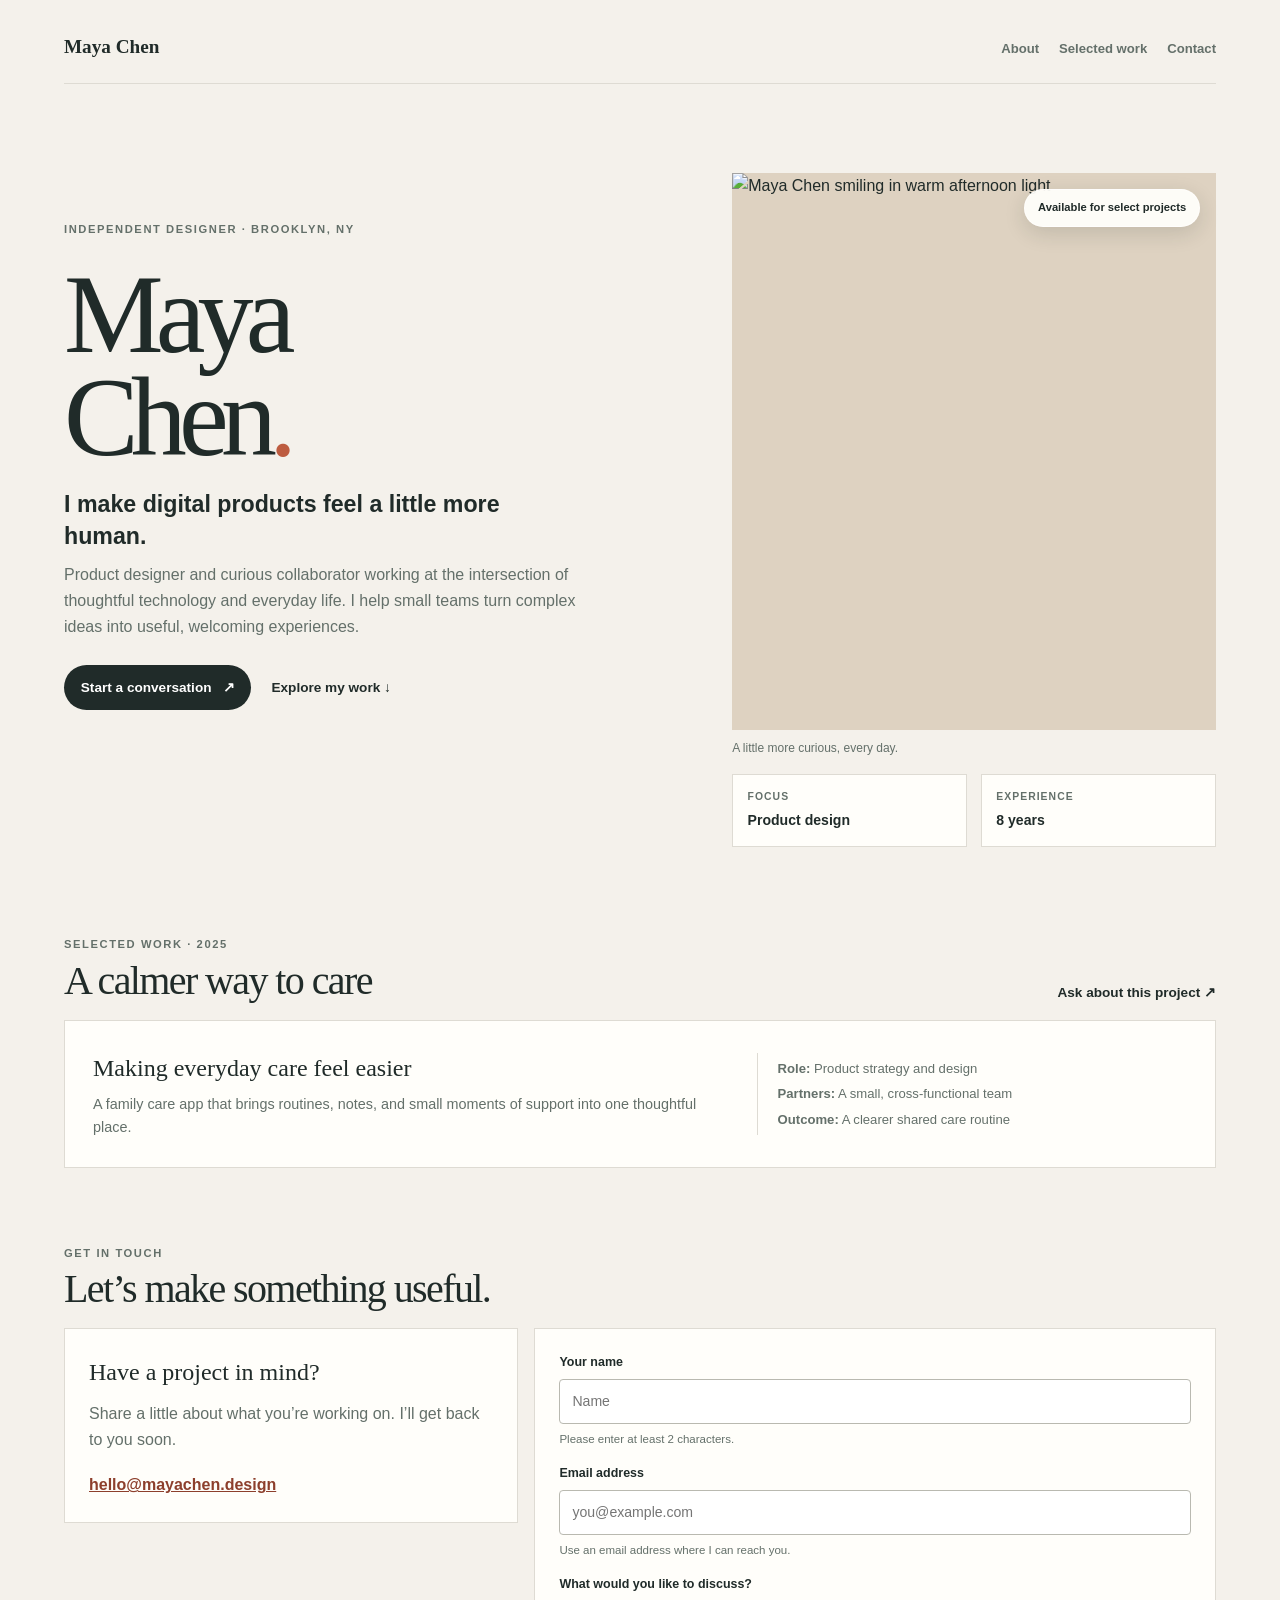
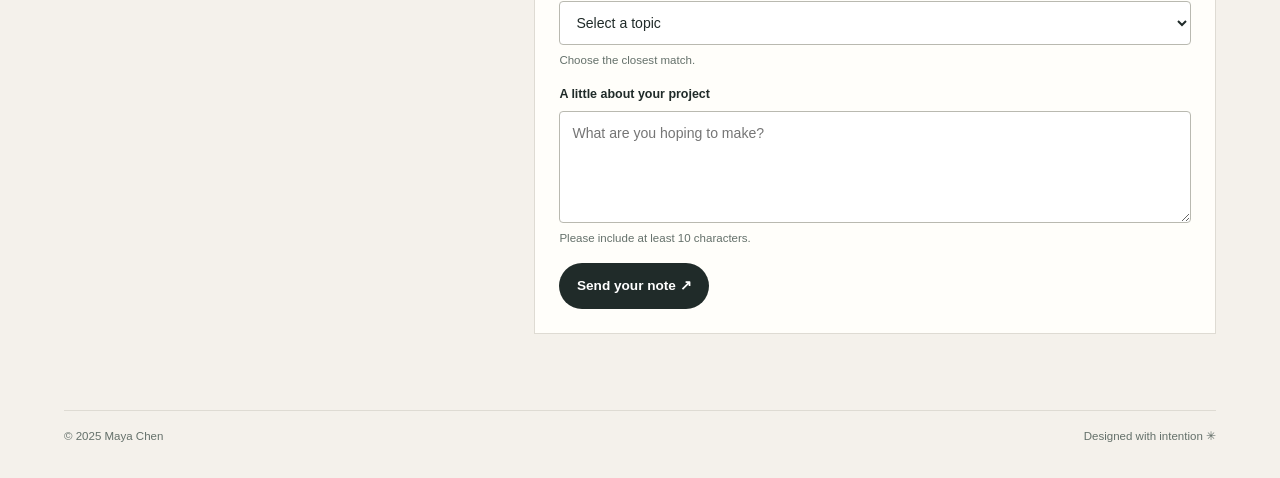
==== profile.html @ 0b033dfa "Replace profile demo with semantic validated profile" ====
<!doctype html>
<html lang="en">
  <head>
    <meta charset="utf-8">
    <meta name="viewport" content="width=device-width, initial-scale=1">
    <meta name="description" content="Meet Maya Chen, an independent product designer creating thoughtful digital experiences for people and teams.">
    <meta name="theme-color" content="#f4f1eb">
    <title>Maya Chen | Independent Product Designer</title>
    <style>
      :root {
        color-scheme: light;
        --ink: #202b29;
        --muted: #64706a;
        --paper: #f4f1eb;
        --card: #fffefa;
        --accent: #bd5c40;
        --accent-dark: #8d3f2c;
        --line: #dedbd3;
        --space: clamp(1.25rem, 5vw, 5rem);
        --body-font: "DM Sans", "Avenir Next", sans-serif;
        --display-font: "Playfair Display", Georgia, serif;
      }

      *,
      *::before,
      *::after { box-sizing: border-box; }

      html { scroll-behavior: smooth; }

      body {
        min-height: 100vh;
        margin: 0;
        padding: 1.5rem var(--space);
        background: var(--paper);
        color: var(--ink);
        font-family: var(--body-font);
        line-height: 1.6;
        -webkit-font-smoothing: antialiased;
      }

      .site-header,
      .site-main,
      .site-footer {
        width: min(100%, 76rem);
        margin-inline: auto;
      }

      .site-header {
        display: flex;
        align-items: center;
        justify-content: space-between;
        gap: 1rem;
        padding-block: .5rem 1.25rem;
        border-bottom: 1px solid var(--line);
      }

      .site-brand {
        color: var(--ink);
        font-family: var(--display-font);
        font-size: 1.2rem;
        font-weight: 600;
        text-decoration: none;
      }

      .site-nav__list {
        display: flex;
        flex-wrap: wrap;
        gap: .5rem 1.25rem;
        margin: 0;
        padding: 0;
        list-style: none;
      }

      .site-nav__link,
      .social-link {
        color: var(--muted);
        font-size: .82rem;
        font-weight: 600;
        text-decoration: none;
      }

      .site-nav__link:hover,
      .social-link:hover,
      .text-link:hover { color: var(--accent-dark); }

      .profile-layout {
        display: grid;
        grid-template-columns: minmax(0, 1.1fr) minmax(18rem, .9fr);
        align-items: start;
        gap: clamp(2rem, 6vw, 5.5rem);
        padding-block: clamp(2.5rem, 7vw, 6rem);
      }

      .profile-intro { padding-top: clamp(.5rem, 4vw, 3rem); }

      .eyebrow,
      .section-kicker {
        margin: 0;
        color: var(--muted);
        font-size: .7rem;
        font-weight: 700;
        letter-spacing: .14em;
        text-transform: uppercase;
      }

      .profile-title {
        margin: 1.5rem 0 1rem;
        font-family: var(--display-font);
        font-size: clamp(3.75rem, 9vw, 7rem);
        font-weight: 500;
        letter-spacing: -.07em;
        line-height: .92;
      }

      .profile-title__period { color: var(--accent); }

      .profile-role {
        max-width: 28rem;
        margin: 1.25rem 0 .65rem;
        font-size: clamp(1.1rem, 2vw, 1.45rem);
        font-weight: 600;
        line-height: 1.35;
      }

      .profile-bio {
        max-width: 32rem;
        margin: 0;
        color: var(--muted);
      }

      .profile-actions {
        display: flex;
        flex-wrap: wrap;
        align-items: center;
        gap: .75rem 1.25rem;
        margin-top: 1.6rem;
      }

      .button {
        display: inline-flex;
        align-items: center;
        gap: .7rem;
        min-height: 2.85rem;
        padding: .65rem 1.05rem;
        border-radius: 99px;
        font-size: .85rem;
        font-weight: 700;
        text-decoration: none;
      }

      .button--primary { background: var(--ink); color: white; }
      .button--primary:hover { background: var(--accent-dark); }
      .text-link { color: var(--ink); font-size: .85rem; font-weight: 700; text-decoration: none; }

      .portrait-card { position: relative; margin: 0; }

      .portrait-card__image {
        display: block;
        width: 100%;
        max-width: 100%;
        height: auto;
        aspect-ratio: 4 / 4.6;
        object-fit: cover;
        object-position: center 35%;
        background: #ded2c1;
      }

      .portrait-card__caption { margin-top: .55rem; color: var(--muted); font-size: .75rem; }

      .availability {
        position: absolute;
        z-index: 1;
        top: 1rem;
        right: 1rem;
        padding: .55rem .8rem;
        border: 1px solid rgb(255 255 255 / 65%);
        border-radius: 99px;
        background: rgb(255 254 250 / 94%);
        color: var(--ink);
        font-size: .7rem;
        font-weight: 700;
        box-shadow: 0 .4rem 1.3rem rgb(24 35 31 / 14%);
        transform: translateZ(0);
      }

      .profile-details {
        display: grid;
        grid-template-columns: repeat(2, minmax(0, 1fr));
        gap: .85rem;
        margin: 1rem 0 0;
      }

      .detail-card,
      .project-card,
      .contact-panel,
      .contact-form {
        border: 1px solid var(--line);
        background: var(--card);
      }

      .detail-card { padding: .9rem; }
      .detail-card__label { display: block; margin: 0; color: var(--muted); font-size: .65rem; font-weight: 700; letter-spacing: .1em; text-transform: uppercase; }
      .detail-card__value { display: block; margin: .2rem 0 0; font-size: .88rem; font-weight: 600; }

      .work-section,
      .contact-section { padding-bottom: clamp(2.5rem, 6vw, 5rem); }

      .section-heading {
        display: flex;
        align-items: end;
        justify-content: space-between;
        gap: 1rem;
        margin-bottom: 1rem;
      }

      .section-title {
        margin: .2rem 0 0;
        font-family: var(--display-font);
        font-size: clamp(1.7rem, 4vw, 2.5rem);
        font-weight: 500;
        letter-spacing: -.04em;
        line-height: 1.15;
      }

      .project-card { display: grid; grid-template-columns: minmax(0, 1.2fr) minmax(12rem, .8fr); gap: 1.25rem; padding: clamp(1rem, 3vw, 1.75rem); }
      .project-card__title { margin: 0; font-family: var(--display-font); font-size: 1.5rem; font-weight: 500; }
      .project-card__description { margin: .4rem 0 0; color: var(--muted); font-size: .9rem; }
      .project-card__aside { align-self: center; padding-left: 1.2rem; border-left: 1px solid var(--line); color: var(--muted); font-size: .82rem; }
      .project-card__aside p { margin: .3rem 0; }

      .contact-grid { display: grid; grid-template-columns: minmax(0, .8fr) minmax(20rem, 1.2fr); gap: 1rem; align-items: start; }
      .contact-panel,
      .contact-form { padding: clamp(1rem, 3vw, 1.5rem); }
      .contact-panel__copy { margin: .6rem 0 1.25rem; color: var(--muted); }
      .contact-panel__email { color: var(--accent-dark); font-weight: 700; overflow-wrap: anywhere; }

      .contact-form { display: grid; gap: 1rem; }
      .form-field { display: grid; gap: .35rem; }
      .form-label { font-size: .78rem; font-weight: 700; }
      .form-hint { margin: 0; color: var(--muted); font-size: .72rem; }
      .form-control {
        width: 100%;
        min-height: 2.8rem;
        padding: .65rem .75rem;
        border: 1px solid #b9b9b0;
        border-radius: .25rem;
        background: white;
        color: var(--ink);
        font: inherit;
        font-size: .88rem;
      }

      .form-control--message { min-height: 7rem; resize: vertical; }
      .form-submit { justify-self: start; min-height: 2.85rem; padding: .65rem 1.1rem; border: 0; border-radius: 99px; background: var(--ink); color: white; font: inherit; font-size: .85rem; font-weight: 700; cursor: pointer; }
      .form-submit:hover { background: var(--accent-dark); }

      :where(a, button, input, textarea, select):focus-visible {
        outline: 3px solid var(--accent);
        outline-offset: 4px;
      }

      .site-footer {
        display: flex;
        justify-content: space-between;
        gap: 1rem;
        padding-block: 1rem .5rem;
        border-top: 1px solid var(--line);
        color: var(--muted);
        font-size: .72rem;
      }

      @media (max-width: 700px) {
        .profile-layout,
        .contact-grid { grid-template-columns: 1fr; }
        .profile-layout { gap: 2rem; padding-top: 2rem; }
        .profile-intro { padding-top: 0; }
        .profile-details { grid-template-columns: repeat(2, minmax(0, 1fr)); }
        .project-card { grid-template-columns: 1fr; }
        .project-card__aside { padding: .8rem 0 0; border-top: 1px solid var(--line); border-left: 0; }
      }

      @media (max-width: 420px) {
        .site-header { align-items: flex-start; flex-direction: column; }
        .site-nav__list { gap: .35rem 1rem; }
        .profile-details { grid-template-columns: 1fr; }
        .site-footer { flex-direction: column; }
      }
    </style>
  </head>
  <body>
    <header class="site-header">
      <a class="site-brand" href="#top" aria-label="Maya Chen home">Maya Chen</a>
      <nav class="site-nav">
        <ul class="site-nav__list">
          <li><a class="site-nav__link" href="#about">About</a></li>
          <li><a class="site-nav__link" href="#work">Selected work</a></li>
          <li><a class="site-nav__link" href="#contact">Contact</a></li>
        </ul>
      </nav>
    </header>

    <main class="site-main" id="top">
      <section class="profile-layout" id="about" aria-labelledby="profile-title">
        <article class="profile-intro">
          <p class="eyebrow">Independent designer · Brooklyn, NY</p>
          <h1 class="profile-title" id="profile-title">Maya<br>Chen<span class="profile-title__period">.</span></h1>
          <p class="profile-role">I make digital products feel a little more human.</p>
          <p class="profile-bio">Product designer and curious collaborator working at the intersection of thoughtful technology and everyday life. I help small teams turn complex ideas into useful, welcoming experiences.</p>
          <p class="profile-actions">
            <a class="button button--primary" href="#contact">Start a conversation <span aria-hidden="true">↗</span></a>
            <a class="text-link" href="#work">Explore my work <span aria-hidden="true">↓</span></a>
          </p>
        </article>

        <figure class="portrait-card">
          <img class="portrait-card__image" src="https://images.unsplash.com/photo-1534528741775-53994a69daeb?auto=format&amp;fit=crop&amp;w=1200&amp;q=85" alt="Maya Chen smiling in warm afternoon light" width="1200" height="1380">
          <figcaption class="portrait-card__caption">A little more curious, every day.</figcaption>
          <span class="availability">Available for select projects</span>
          <dl class="profile-details">
            <div class="detail-card"><dt class="detail-card__label">Focus</dt><dd class="detail-card__value">Product design</dd></div>
            <div class="detail-card"><dt class="detail-card__label">Experience</dt><dd class="detail-card__value">8 years</dd></div>
          </dl>
        </figure>
      </section>

      <section class="work-section" id="work" aria-labelledby="work-title">
        <header class="section-heading">
          <div><p class="section-kicker">Selected work · 2025</p><h2 class="section-title" id="work-title">A calmer way to care</h2></div>
          <a class="text-link" href="#contact">Ask about this project <span aria-hidden="true">↗</span></a>
        </header>
        <article class="project-card">
          <div>
            <h3 class="project-card__title">Making everyday care feel easier</h3>
            <p class="project-card__description">A family care app that brings routines, notes, and small moments of support into one thoughtful place.</p>
          </div>
          <aside class="project-card__aside" aria-label="Project details">
            <p><strong>Role:</strong> Product strategy and design</p>
            <p><strong>Partners:</strong> A small, cross-functional team</p>
            <p><strong>Outcome:</strong> A clearer shared care routine</p>
          </aside>
        </article>
      </section>

      <section class="contact-section" id="contact" aria-labelledby="contact-title">
        <header class="section-heading">
          <div><p class="section-kicker">Get in touch</p><h2 class="section-title" id="contact-title">Let’s make something useful.</h2></div>
        </header>
        <div class="contact-grid">
          <article class="contact-panel">
            <h3 class="project-card__title">Have a project in mind?</h3>
            <p class="contact-panel__copy">Share a little about what you’re working on. I’ll get back to you soon.</p>
            <a class="contact-panel__email" href="mailto:hello@mayachen.design">hello@mayachen.design</a>
          </article>

          <form class="contact-form" action="mailto:hello@mayachen.design" method="post" enctype="text/plain">
            <div class="form-field">
              <label class="form-label" for="name">Your name</label>
              <input class="form-control" id="name" name="name" type="text" autocomplete="name" placeholder="Name" minlength="2" aria-describedby="name-hint" required>
              <p class="form-hint" id="name-hint">Please enter at least 2 characters.</p>
            </div>
            <div class="form-field">
              <label class="form-label" for="email">Email address</label>
              <input class="form-control" id="email" name="email" type="email" autocomplete="email" placeholder="you@example.com" minlength="5" aria-describedby="email-hint" required>
              <p class="form-hint" id="email-hint">Use an email address where I can reach you.</p>
            </div>
            <div class="form-field">
              <label class="form-label" for="project-type">What would you like to discuss?</label>
              <select class="form-control" id="project-type" name="project-type" aria-describedby="project-type-hint" required>
                <option value="" disabled selected>Select a topic</option>
                <option value="product-design">Product design</option>
                <option value="design-systems">Design systems</option>
                <option value="collaboration">A collaboration</option>
                <option value="other">Something else</option>
              </select>
              <p class="form-hint" id="project-type-hint">Choose the closest match.</p>
            </div>
            <div class="form-field">
              <label class="form-label" for="message">A little about your project</label>
              <textarea class="form-control form-control--message" id="message" name="message" placeholder="What are you hoping to make?" minlength="10" aria-describedby="message-hint" required></textarea>
              <p class="form-hint" id="message-hint">Please include at least 10 characters.</p>
            </div>
            <button class="form-submit" type="submit">Send your note <span aria-hidden="true">↗</span></button>
          </form>
        </div>
      </section>
    </main>

    <footer class="site-footer">
      <span>© 2025 Maya Chen</span>
      <span>Designed with intention <span aria-hidden="true">✳</span></span>
    </footer>
  </body>
</html>
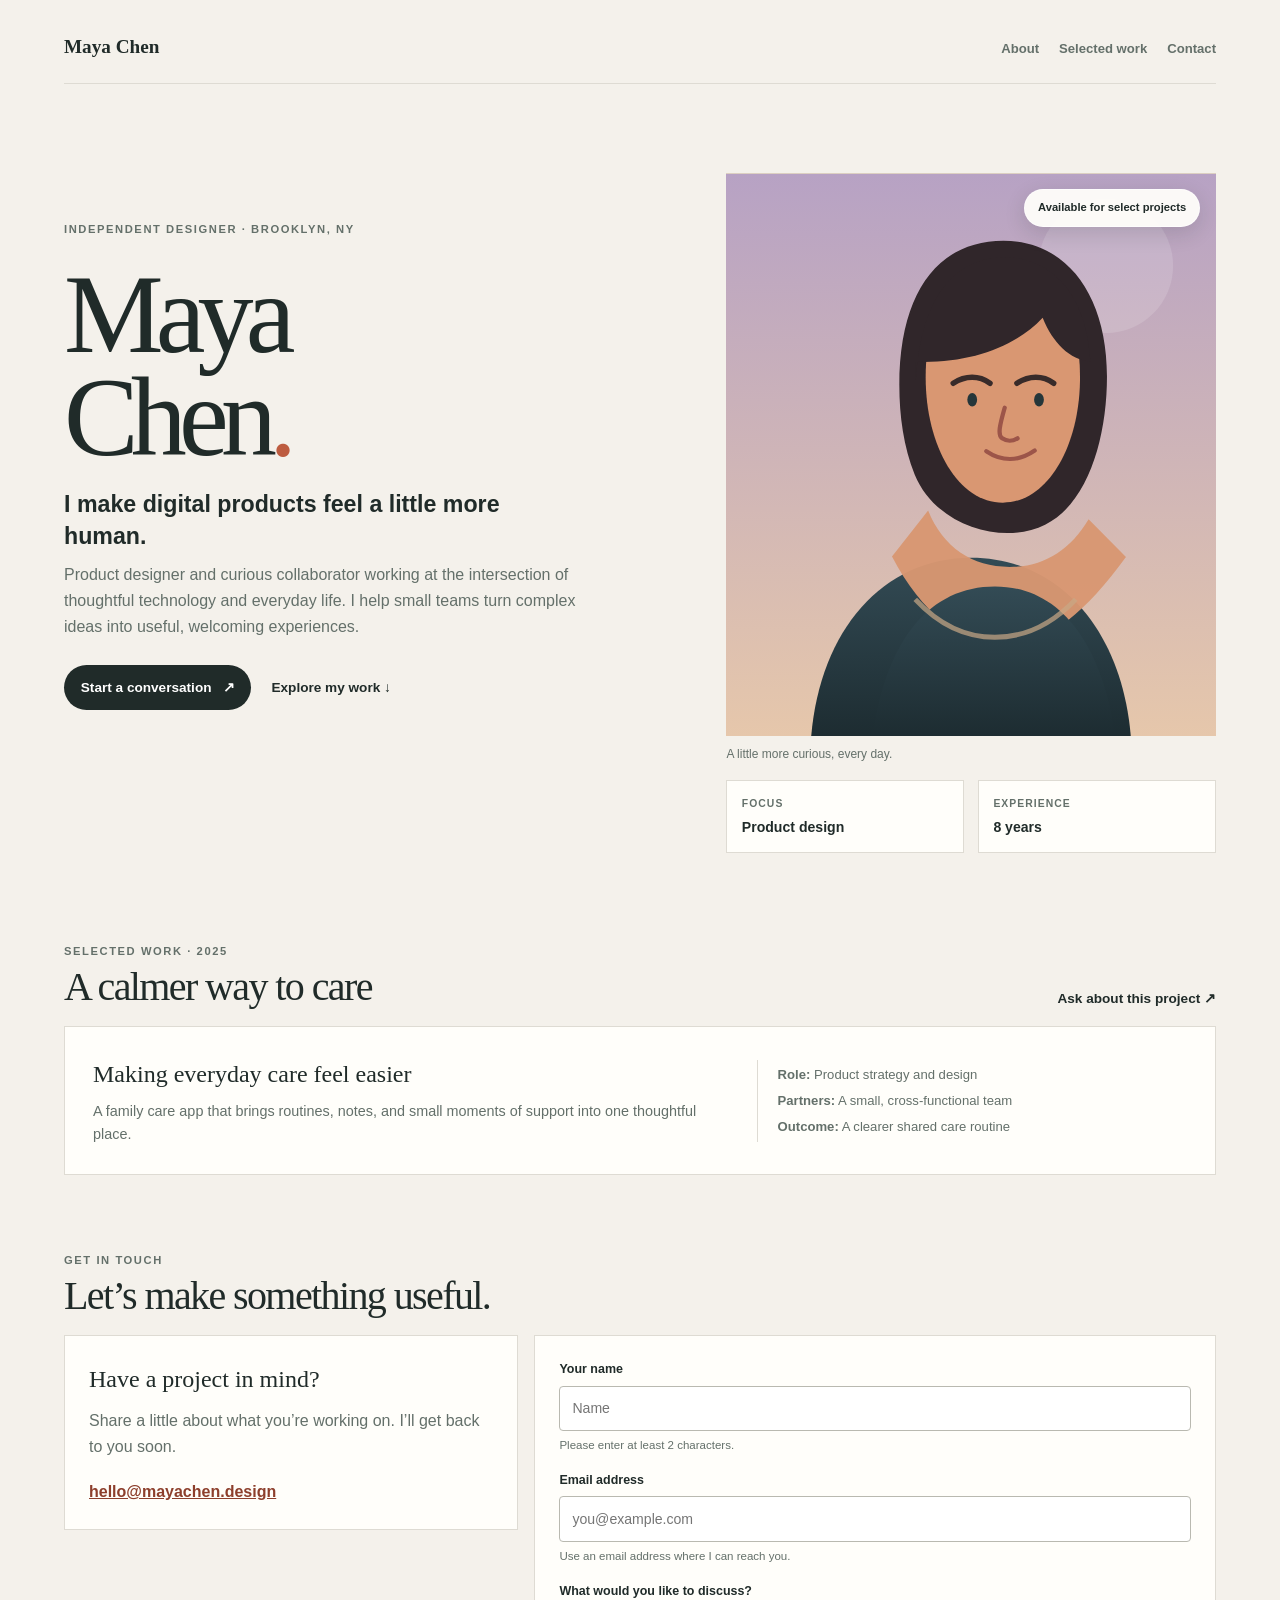
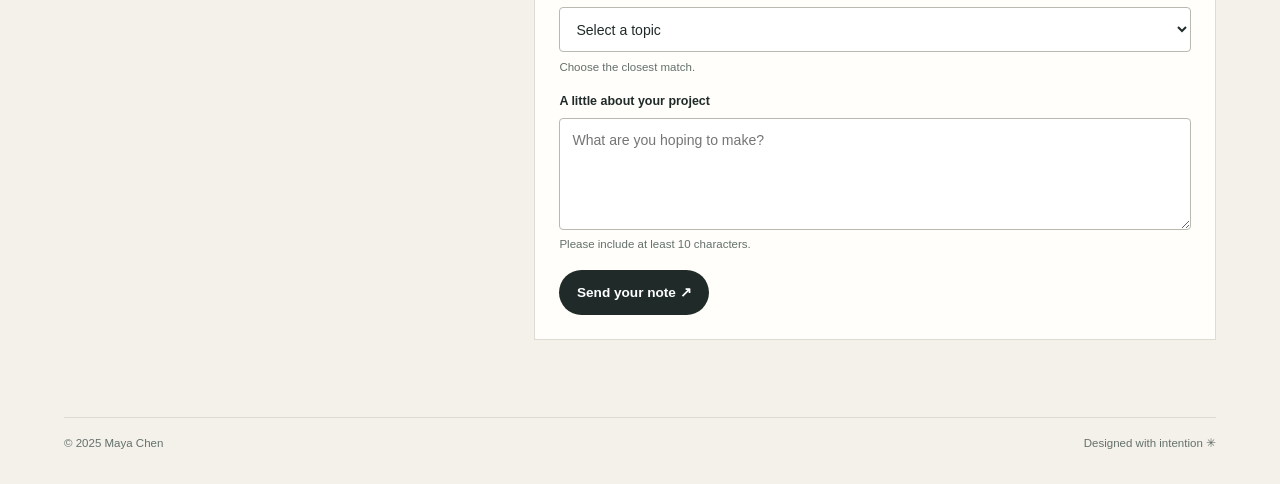
==== commit 16ddefc5: "Add responsive profile styling and overlay" ====
--- a/profile.html
+++ b/profile.html
@@ -6,286 +6,7 @@
     <meta name="description" content="Meet Maya Chen, an independent product designer creating thoughtful digital experiences for people and teams.">
     <meta name="theme-color" content="#f4f1eb">
     <title>Maya Chen | Independent Product Designer</title>
-    <style>
-      :root {
-        color-scheme: light;
-        --ink: #202b29;
-        --muted: #64706a;
-        --paper: #f4f1eb;
-        --card: #fffefa;
-        --accent: #bd5c40;
-        --accent-dark: #8d3f2c;
-        --line: #dedbd3;
-        --space: clamp(1.25rem, 5vw, 5rem);
-        --body-font: "DM Sans", "Avenir Next", sans-serif;
-        --display-font: "Playfair Display", Georgia, serif;
-      }
-
-      *,
-      *::before,
-      *::after { box-sizing: border-box; }
-
-      html { scroll-behavior: smooth; }
-
-      body {
-        min-height: 100vh;
-        margin: 0;
-        padding: 1.5rem var(--space);
-        background: var(--paper);
-        color: var(--ink);
-        font-family: var(--body-font);
-        line-height: 1.6;
-        -webkit-font-smoothing: antialiased;
-      }
-
-      .site-header,
-      .site-main,
-      .site-footer {
-        width: min(100%, 76rem);
-        margin-inline: auto;
-      }
-
-      .site-header {
-        display: flex;
-        align-items: center;
-        justify-content: space-between;
-        gap: 1rem;
-        padding-block: .5rem 1.25rem;
-        border-bottom: 1px solid var(--line);
-      }
-
-      .site-brand {
-        color: var(--ink);
-        font-family: var(--display-font);
-        font-size: 1.2rem;
-        font-weight: 600;
-        text-decoration: none;
-      }
-
-      .site-nav__list {
-        display: flex;
-        flex-wrap: wrap;
-        gap: .5rem 1.25rem;
-        margin: 0;
-        padding: 0;
-        list-style: none;
-      }
-
-      .site-nav__link,
-      .social-link {
-        color: var(--muted);
-        font-size: .82rem;
-        font-weight: 600;
-        text-decoration: none;
-      }
-
-      .site-nav__link:hover,
-      .social-link:hover,
-      .text-link:hover { color: var(--accent-dark); }
-
-      .profile-layout {
-        display: grid;
-        grid-template-columns: minmax(0, 1.1fr) minmax(18rem, .9fr);
-        align-items: start;
-        gap: clamp(2rem, 6vw, 5.5rem);
-        padding-block: clamp(2.5rem, 7vw, 6rem);
-      }
-
-      .profile-intro { padding-top: clamp(.5rem, 4vw, 3rem); }
-
-      .eyebrow,
-      .section-kicker {
-        margin: 0;
-        color: var(--muted);
-        font-size: .7rem;
-        font-weight: 700;
-        letter-spacing: .14em;
-        text-transform: uppercase;
-      }
-
-      .profile-title {
-        margin: 1.5rem 0 1rem;
-        font-family: var(--display-font);
-        font-size: clamp(3.75rem, 9vw, 7rem);
-        font-weight: 500;
-        letter-spacing: -.07em;
-        line-height: .92;
-      }
-
-      .profile-title__period { color: var(--accent); }
-
-      .profile-role {
-        max-width: 28rem;
-        margin: 1.25rem 0 .65rem;
-        font-size: clamp(1.1rem, 2vw, 1.45rem);
-        font-weight: 600;
-        line-height: 1.35;
-      }
-
-      .profile-bio {
-        max-width: 32rem;
-        margin: 0;
-        color: var(--muted);
-      }
-
-      .profile-actions {
-        display: flex;
-        flex-wrap: wrap;
-        align-items: center;
-        gap: .75rem 1.25rem;
-        margin-top: 1.6rem;
-      }
-
-      .button {
-        display: inline-flex;
-        align-items: center;
-        gap: .7rem;
-        min-height: 2.85rem;
-        padding: .65rem 1.05rem;
-        border-radius: 99px;
-        font-size: .85rem;
-        font-weight: 700;
-        text-decoration: none;
-      }
-
-      .button--primary { background: var(--ink); color: white; }
-      .button--primary:hover { background: var(--accent-dark); }
-      .text-link { color: var(--ink); font-size: .85rem; font-weight: 700; text-decoration: none; }
-
-      .portrait-card { position: relative; margin: 0; }
-
-      .portrait-card__image {
-        display: block;
-        width: 100%;
-        max-width: 100%;
-        height: auto;
-        aspect-ratio: 4 / 4.6;
-        object-fit: cover;
-        object-position: center 35%;
-        background: #ded2c1;
-      }
-
-      .portrait-card__caption { margin-top: .55rem; color: var(--muted); font-size: .75rem; }
-
-      .availability {
-        position: absolute;
-        z-index: 1;
-        top: 1rem;
-        right: 1rem;
-        padding: .55rem .8rem;
-        border: 1px solid rgb(255 255 255 / 65%);
-        border-radius: 99px;
-        background: rgb(255 254 250 / 94%);
-        color: var(--ink);
-        font-size: .7rem;
-        font-weight: 700;
-        box-shadow: 0 .4rem 1.3rem rgb(24 35 31 / 14%);
-        transform: translateZ(0);
-      }
-
-      .profile-details {
-        display: grid;
-        grid-template-columns: repeat(2, minmax(0, 1fr));
-        gap: .85rem;
-        margin: 1rem 0 0;
-      }
-
-      .detail-card,
-      .project-card,
-      .contact-panel,
-      .contact-form {
-        border: 1px solid var(--line);
-        background: var(--card);
-      }
-
-      .detail-card { padding: .9rem; }
-      .detail-card__label { display: block; margin: 0; color: var(--muted); font-size: .65rem; font-weight: 700; letter-spacing: .1em; text-transform: uppercase; }
-      .detail-card__value { display: block; margin: .2rem 0 0; font-size: .88rem; font-weight: 600; }
-
-      .work-section,
-      .contact-section { padding-bottom: clamp(2.5rem, 6vw, 5rem); }
-
-      .section-heading {
-        display: flex;
-        align-items: end;
-        justify-content: space-between;
-        gap: 1rem;
-        margin-bottom: 1rem;
-      }
-
-      .section-title {
-        margin: .2rem 0 0;
-        font-family: var(--display-font);
-        font-size: clamp(1.7rem, 4vw, 2.5rem);
-        font-weight: 500;
-        letter-spacing: -.04em;
-        line-height: 1.15;
-      }
-
-      .project-card { display: grid; grid-template-columns: minmax(0, 1.2fr) minmax(12rem, .8fr); gap: 1.25rem; padding: clamp(1rem, 3vw, 1.75rem); }
-      .project-card__title { margin: 0; font-family: var(--display-font); font-size: 1.5rem; font-weight: 500; }
-      .project-card__description { margin: .4rem 0 0; color: var(--muted); font-size: .9rem; }
-      .project-card__aside { align-self: center; padding-left: 1.2rem; border-left: 1px solid var(--line); color: var(--muted); font-size: .82rem; }
-      .project-card__aside p { margin: .3rem 0; }
-
-      .contact-grid { display: grid; grid-template-columns: minmax(0, .8fr) minmax(20rem, 1.2fr); gap: 1rem; align-items: start; }
-      .contact-panel,
-      .contact-form { padding: clamp(1rem, 3vw, 1.5rem); }
-      .contact-panel__copy { margin: .6rem 0 1.25rem; color: var(--muted); }
-      .contact-panel__email { color: var(--accent-dark); font-weight: 700; overflow-wrap: anywhere; }
-
-      .contact-form { display: grid; gap: 1rem; }
-      .form-field { display: grid; gap: .35rem; }
-      .form-label { font-size: .78rem; font-weight: 700; }
-      .form-hint { margin: 0; color: var(--muted); font-size: .72rem; }
-      .form-control {
-        width: 100%;
-        min-height: 2.8rem;
-        padding: .65rem .75rem;
-        border: 1px solid #b9b9b0;
-        border-radius: .25rem;
-        background: white;
-        color: var(--ink);
-        font: inherit;
-        font-size: .88rem;
-      }
-
-      .form-control--message { min-height: 7rem; resize: vertical; }
-      .form-submit { justify-self: start; min-height: 2.85rem; padding: .65rem 1.1rem; border: 0; border-radius: 99px; background: var(--ink); color: white; font: inherit; font-size: .85rem; font-weight: 700; cursor: pointer; }
-      .form-submit:hover { background: var(--accent-dark); }
-
-      :where(a, button, input, textarea, select):focus-visible {
-        outline: 3px solid var(--accent);
-        outline-offset: 4px;
-      }
-
-      .site-footer {
-        display: flex;
-        justify-content: space-between;
-        gap: 1rem;
-        padding-block: 1rem .5rem;
-        border-top: 1px solid var(--line);
-        color: var(--muted);
-        font-size: .72rem;
-      }
-
-      @media (max-width: 700px) {
-        .profile-layout,
-        .contact-grid { grid-template-columns: 1fr; }
-        .profile-layout { gap: 2rem; padding-top: 2rem; }
-        .profile-intro { padding-top: 0; }
-        .profile-details { grid-template-columns: repeat(2, minmax(0, 1fr)); }
-        .project-card { grid-template-columns: 1fr; }
-        .project-card__aside { padding: .8rem 0 0; border-top: 1px solid var(--line); border-left: 0; }
-      }
-
-      @media (max-width: 420px) {
-        .site-header { align-items: flex-start; flex-direction: column; }
-        .site-nav__list { gap: .35rem 1rem; }
-        .profile-details { grid-template-columns: 1fr; }
-        .site-footer { flex-direction: column; }
-      }
-    </style>
+    <link rel="stylesheet" href="styles.css">
   </head>
   <body>
     <header class="site-header">
@@ -313,7 +34,7 @@
         </article>
 
         <figure class="portrait-card">
-          <img class="portrait-card__image" src="https://images.unsplash.com/photo-1534528741775-53994a69daeb?auto=format&amp;fit=crop&amp;w=1200&amp;q=85" alt="Maya Chen smiling in warm afternoon light" width="1200" height="1380">
+          <img class="portrait-card__image" src="[data-uri]" alt="Maya Chen smiling in warm afternoon light" width="1200" height="1380">
           <figcaption class="portrait-card__caption">A little more curious, every day.</figcaption>
           <span class="availability">Available for select projects</span>
           <dl class="profile-details">
--- a/styles.css
+++ b/styles.css
@@ -0,0 +1,292 @@
+:root {
+  color-scheme: light;
+  --ink: #202b29;
+  --muted: #64706a;
+  --paper: #f4f1eb;
+  --card: #fffefa;
+  --accent: #bd5c40;
+  --accent-dark: #8d3f2c;
+  --line: #dedbd3;
+  --space: clamp(1.25rem, 5vw, 5rem);
+  --body-font: "DM Sans", "Avenir Next", sans-serif;
+  --display-font: "Playfair Display", Georgia, serif;
+}
+
+*,
+*::before,
+*::after { box-sizing: border-box; }
+
+/* Type selectors provide low-specificity element defaults first.
+   Component classes below intentionally take precedence. */
+html { scroll-behavior: smooth; }
+
+body {
+  min-height: 100vh;
+  margin: 0;
+  padding: 1.5rem var(--space);
+  background: var(--paper);
+  color: var(--ink);
+  font-family: var(--body-font);
+  line-height: 1.6;
+  -webkit-font-smoothing: antialiased;
+}
+
+img { display: block; max-width: 100%; height: auto; }
+a { color: inherit; }
+h1, h2, h3, p { overflow-wrap: anywhere; }
+input, textarea, select, button { font: inherit; }
+
+.site-header,
+.site-main,
+.site-footer {
+  width: min(100%, 76rem);
+  margin-inline: auto;
+}
+
+.site-header {
+  display: flex;
+  align-items: center;
+  justify-content: space-between;
+  gap: 1rem;
+  padding-block: .5rem 1.25rem;
+  border-bottom: 1px solid var(--line);
+}
+
+.site-brand {
+  color: var(--ink);
+  font-family: var(--display-font);
+  font-size: 1.2rem;
+  font-weight: 600;
+  text-decoration: none;
+}
+
+.site-nav__list {
+  display: flex;
+  flex-wrap: wrap;
+  gap: .5rem 1.25rem;
+  margin: 0;
+  padding: 0;
+  list-style: none;
+}
+
+.site-nav__link,
+.social-link {
+  color: var(--muted);
+  font-size: .82rem;
+  font-weight: 600;
+  text-decoration: none;
+}
+
+.site-nav__link:hover,
+.social-link:hover,
+.text-link:hover { color: var(--accent-dark); }
+
+.profile-layout {
+  display: grid;
+  grid-template-columns: minmax(0, 1fr);
+  align-items: start;
+  gap: clamp(1.75rem, 5vw, 5.5rem);
+  padding-block: clamp(2rem, 7vw, 6rem);
+}
+
+.profile-intro { padding-top: clamp(.5rem, 4vw, 3rem); }
+
+.eyebrow,
+.section-kicker {
+  margin: 0;
+  color: var(--muted);
+  font-size: .7rem;
+  font-weight: 700;
+  letter-spacing: .14em;
+  text-transform: uppercase;
+}
+
+.profile-title {
+  margin: 1.5rem 0 1rem;
+  font-family: var(--display-font);
+  font-size: clamp(3.75rem, 9vw, 7rem);
+  font-weight: 500;
+  letter-spacing: -.07em;
+  line-height: .92;
+}
+
+.profile-title__period { color: var(--accent); }
+
+.profile-role {
+  max-width: 28rem;
+  margin: 1.25rem 0 .65rem;
+  font-size: clamp(1.1rem, 2vw, 1.45rem);
+  font-weight: 600;
+  line-height: 1.35;
+}
+
+.profile-bio {
+  max-width: 32rem;
+  margin: 0;
+  color: var(--muted);
+  overflow-wrap: anywhere;
+}
+
+.profile-actions {
+  display: flex;
+  flex-wrap: wrap;
+  align-items: center;
+  gap: .75rem 1.25rem;
+  margin-top: 1.6rem;
+}
+
+.button {
+  display: inline-flex;
+  align-items: center;
+  gap: .7rem;
+  min-height: 2.85rem;
+  padding: .65rem 1.05rem;
+  border-radius: 99px;
+  font-size: .85rem;
+  font-weight: 700;
+  text-decoration: none;
+}
+
+.button--primary { background: var(--ink); color: white; }
+.button--primary:hover { background: var(--accent-dark); }
+.text-link { color: var(--ink); font-size: .85rem; font-weight: 700; text-decoration: none; }
+
+/* A local isolation boundary keeps this overlay's z-index within the portrait. */
+.portrait-card { position: relative; isolation: isolate; z-index: 0; min-width: 0; margin: 0; }
+
+.portrait-card__image {
+  display: block;
+  width: 100%;
+  max-width: 100%;
+  height: auto;
+  aspect-ratio: 4 / 4.6;
+  object-fit: cover;
+  object-position: center 35%;
+  background: #ded2c1;
+}
+
+.portrait-card__caption { margin-top: .55rem; color: var(--muted); font-size: .75rem; }
+
+.availability {
+  position: absolute;
+  z-index: 2;
+  isolation: isolate;
+  top: 1rem;
+  right: 1rem;
+  padding: .55rem .8rem;
+  border: 1px solid rgb(255 255 255 / 65%);
+  border-radius: 99px;
+  background: rgb(255 254 250 / 94%);
+  color: var(--ink);
+  font-size: .7rem;
+  font-weight: 700;
+  box-shadow: 0 .4rem 1.3rem rgb(24 35 31 / 14%);
+  transform: translateZ(0);
+}
+
+.profile-details {
+  display: grid;
+  grid-template-columns: repeat(2, minmax(0, 1fr));
+  gap: .85rem;
+  margin: 1rem 0 0;
+}
+
+.detail-card,
+.project-card,
+.contact-panel,
+.contact-form {
+  border: 1px solid var(--line);
+  background: var(--card);
+}
+
+.detail-card { padding: .9rem; }
+.detail-card__label { display: block; margin: 0; color: var(--muted); font-size: .65rem; font-weight: 700; letter-spacing: .1em; text-transform: uppercase; }
+.detail-card__value { display: block; margin: .2rem 0 0; font-size: .88rem; font-weight: 600; }
+
+.work-section,
+.contact-section { padding-bottom: clamp(2.5rem, 6vw, 5rem); }
+
+.section-heading {
+  display: flex;
+  align-items: end;
+  justify-content: space-between;
+  gap: 1rem;
+  margin-bottom: 1rem;
+}
+
+.section-title {
+  margin: .2rem 0 0;
+  font-family: var(--display-font);
+  font-size: clamp(1.7rem, 4vw, 2.5rem);
+  font-weight: 500;
+  letter-spacing: -.04em;
+  line-height: 1.15;
+}
+
+.project-card { display: grid; grid-template-columns: minmax(0, 1fr); gap: 1.25rem; padding: clamp(1rem, 3vw, 1.75rem); }
+.project-card__title { margin: 0; font-family: var(--display-font); font-size: 1.5rem; font-weight: 500; }
+.project-card__description { margin: .4rem 0 0; color: var(--muted); font-size: .9rem; overflow-wrap: anywhere; }
+.project-card__aside { align-self: center; padding-left: 1.2rem; border-left: 1px solid var(--line); color: var(--muted); font-size: .82rem; }
+.project-card__aside p { margin: .3rem 0; }
+
+.contact-grid { display: grid; grid-template-columns: minmax(0, 1fr); gap: 1rem; align-items: start; }
+.contact-panel,
+.contact-form { padding: clamp(1rem, 3vw, 1.5rem); }
+.contact-panel__copy { margin: .6rem 0 1.25rem; color: var(--muted); }
+.contact-panel__email { color: var(--accent-dark); font-weight: 700; overflow-wrap: anywhere; }
+
+.contact-form { display: grid; gap: 1rem; }
+.form-field { display: grid; gap: .35rem; }
+.form-label { font-size: .78rem; font-weight: 700; }
+.form-hint { margin: 0; color: var(--muted); font-size: .72rem; }
+.form-control {
+  width: 100%;
+  min-height: 2.8rem;
+  padding: .65rem .75rem;
+  border: 1px solid #b9b9b0;
+  border-radius: .25rem;
+  background: white;
+  color: var(--ink);
+  font: inherit;
+  font-size: .88rem;
+  overflow-wrap: anywhere;
+}
+
+.form-control--message { min-height: 7rem; resize: vertical; }
+.form-submit { justify-self: start; min-height: 2.85rem; padding: .65rem 1.1rem; border: 0; border-radius: 99px; background: var(--ink); color: white; font: inherit; font-size: .85rem; font-weight: 700; cursor: pointer; }
+.form-submit:hover { background: var(--accent-dark); }
+
+:where(a, button, input, textarea, select):focus-visible {
+  outline: 3px solid var(--accent);
+  outline-offset: 4px;
+}
+
+.site-footer {
+  display: flex;
+  justify-content: space-between;
+  gap: 1rem;
+  padding-block: 1rem .5rem;
+  border-top: 1px solid var(--line);
+  color: var(--muted);
+  font-size: .72rem;
+}
+
+@media (min-width: 760px) {
+  .profile-layout { grid-template-columns: minmax(0, 1.1fr) minmax(0, .9fr); }
+  .project-card { grid-template-columns: minmax(0, 1.2fr) minmax(12rem, .8fr); }
+  .project-card__aside { padding-left: 1.2rem; border-top: 0; border-left: 1px solid var(--line); }
+  .contact-grid { grid-template-columns: minmax(0, .8fr) minmax(20rem, 1.2fr); }
+}
+
+@media (max-width: 700px) {
+  .profile-intro { padding-top: 0; }
+  .profile-details { grid-template-columns: repeat(2, minmax(0, 1fr)); }
+  .project-card__aside { padding: .8rem 0 0; border-top: 1px solid var(--line); border-left: 0; }
+}
+
+@media (max-width: 420px) {
+  .site-header { align-items: flex-start; flex-direction: column; }
+  .site-nav__list { gap: .35rem 1rem; }
+  .profile-details { grid-template-columns: 1fr; }
+  .site-footer { flex-direction: column; }
+}
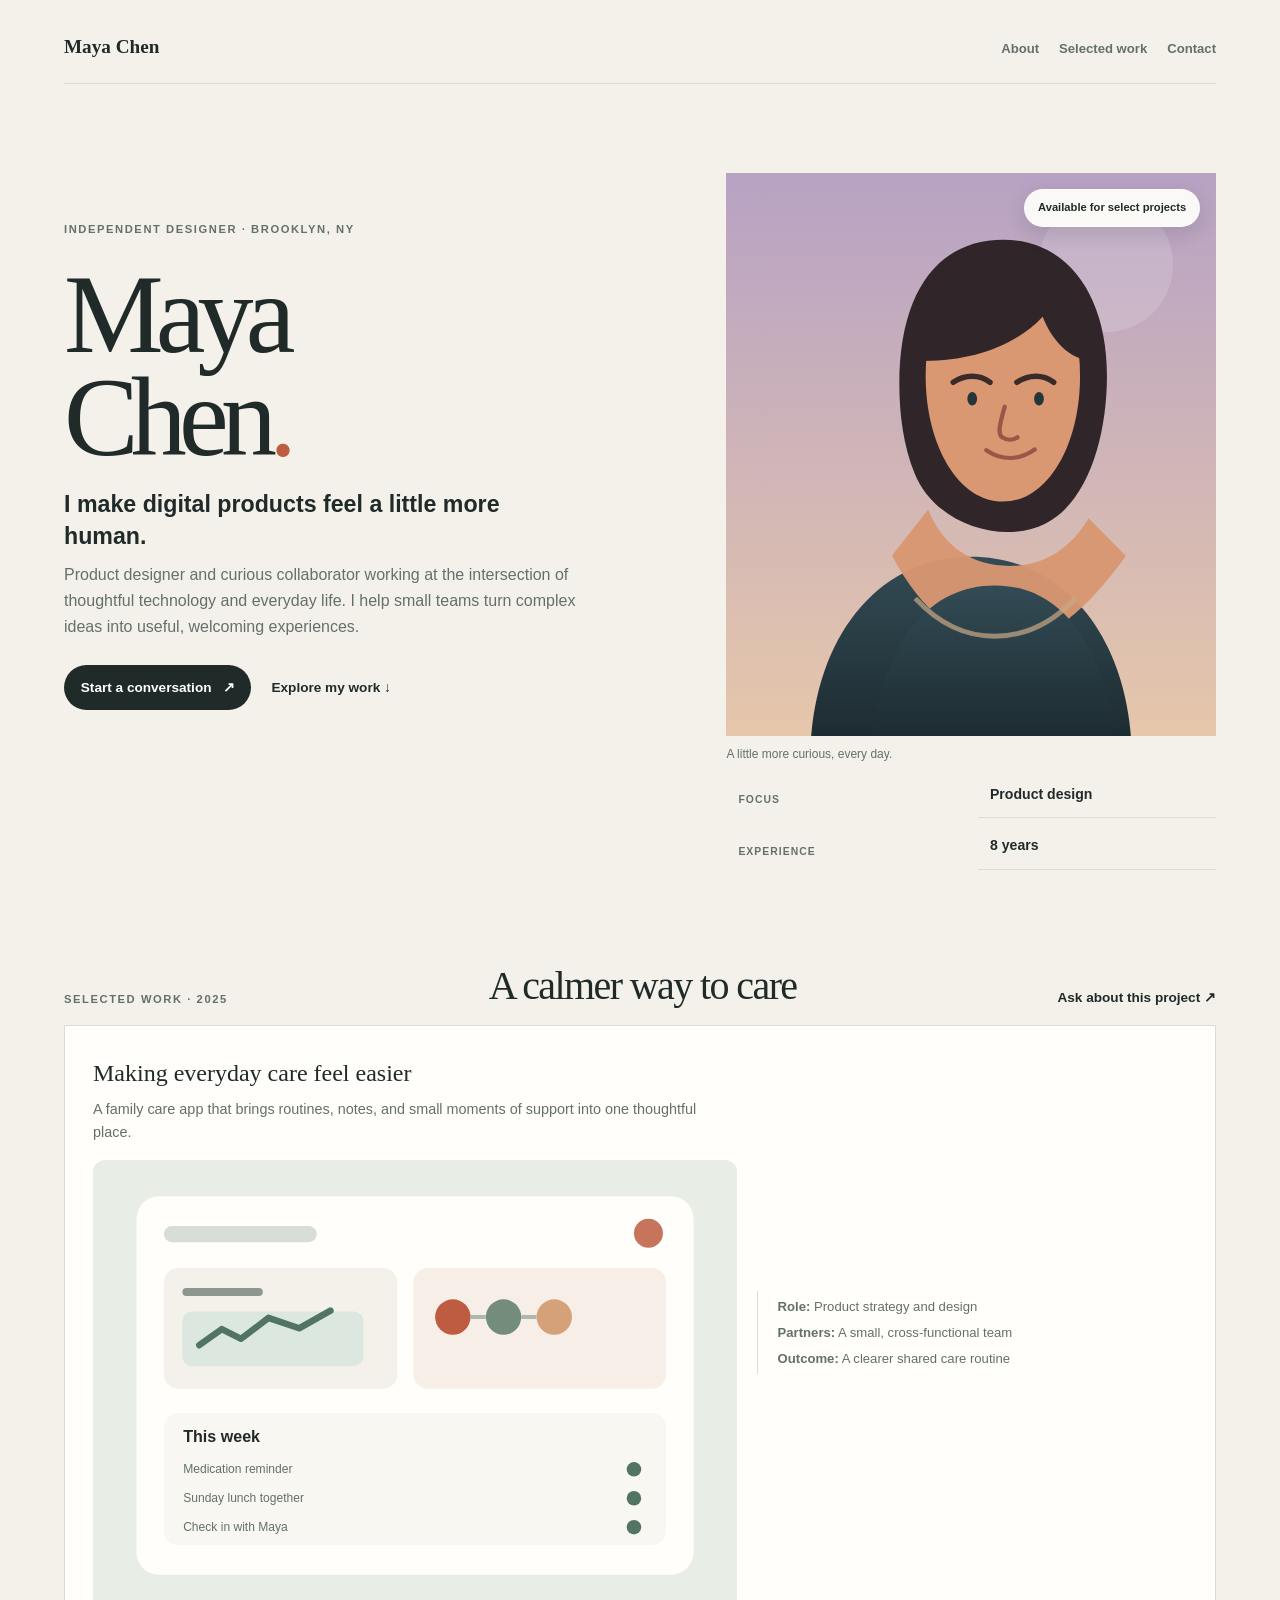
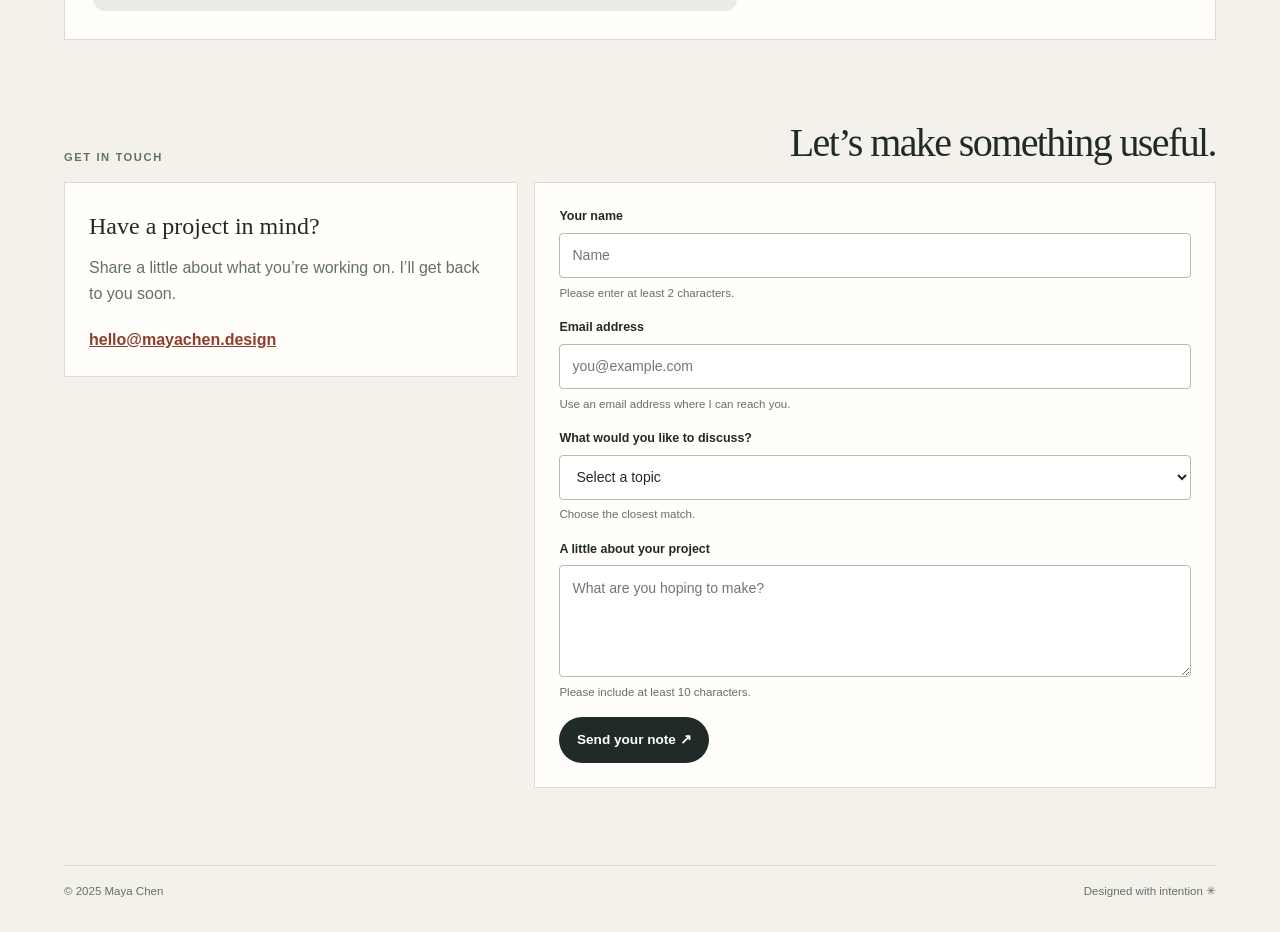
==== commit 3447da88: "Optimize profile images and layout stability" ====
--- a/profile.html
+++ b/profile.html
@@ -6,6 +6,7 @@
     <meta name="description" content="Meet Maya Chen, an independent product designer creating thoughtful digital experiences for people and teams.">
     <meta name="theme-color" content="#f4f1eb">
     <title>Maya Chen | Independent Product Designer</title>
+    <link rel="preload" as="image" href="assets/maya-portrait-800.svg" imagesrcset="assets/maya-portrait-480.svg 480w, assets/maya-portrait-800.svg 800w, assets/maya-portrait-1200.svg 1200w" imagesizes="(min-width: 760px) 38vw, calc(100vw - 2.5rem)" fetchpriority="high">
     <link rel="stylesheet" href="styles.css">
   </head>
   <body>
@@ -34,26 +35,27 @@
         </article>
 
         <figure class="portrait-card">
-          <img class="portrait-card__image" src="[data-uri]" alt="Maya Chen smiling in warm afternoon light" width="1200" height="1380">
+          <img class="portrait-card__image" src="assets/maya-portrait-800.svg" srcset="assets/maya-portrait-480.svg 480w, assets/maya-portrait-800.svg 800w, assets/maya-portrait-1200.svg 1200w" sizes="(min-width: 760px) 38vw, calc(100vw - 2.5rem)" alt="Illustration of Maya Chen with dark hair, wearing a navy top" width="800" height="920" fetchpriority="high">
           <figcaption class="portrait-card__caption">A little more curious, every day.</figcaption>
           <span class="availability">Available for select projects</span>
           <dl class="profile-details">
-            <div class="detail-card"><dt class="detail-card__label">Focus</dt><dd class="detail-card__value">Product design</dd></div>
-            <div class="detail-card"><dt class="detail-card__label">Experience</dt><dd class="detail-card__value">8 years</dd></div>
+            <dt class="detail-card__label">Focus</dt><dd class="detail-card__value">Product design</dd>
+            <dt class="detail-card__label">Experience</dt><dd class="detail-card__value">8 years</dd>
           </dl>
         </figure>
       </section>
 
       <section class="work-section" id="work" aria-labelledby="work-title">
         <header class="section-heading">
-          <div><p class="section-kicker">Selected work · 2025</p><h2 class="section-title" id="work-title">A calmer way to care</h2></div>
+          <p class="section-kicker">Selected work · 2025</p><h2 class="section-title" id="work-title">A calmer way to care</h2>
           <a class="text-link" href="#contact">Ask about this project <span aria-hidden="true">↗</span></a>
         </header>
         <article class="project-card">
-          <div>
-            <h3 class="project-card__title">Making everyday care feel easier</h3>
+          <section class="project-summary" aria-labelledby="project-title">
+            <h3 class="project-card__title" id="project-title">Making everyday care feel easier</h3>
             <p class="project-card__description">A family care app that brings routines, notes, and small moments of support into one thoughtful place.</p>
-          </div>
+            <img class="project-card__image" src="assets/care-project-800.svg" srcset="assets/care-project-480.svg 480w, assets/care-project-800.svg 800w, assets/care-project-1200.svg 1200w" sizes="(min-width: 760px) 45vw, calc(100vw - 4rem)" alt="Abstract illustration of a care app dashboard with a weekly routine and connected family members" width="800" height="560" loading="lazy" decoding="async">
+          </section>
           <aside class="project-card__aside" aria-label="Project details">
             <p><strong>Role:</strong> Product strategy and design</p>
             <p><strong>Partners:</strong> A small, cross-functional team</p>
@@ -64,9 +66,9 @@
 
       <section class="contact-section" id="contact" aria-labelledby="contact-title">
         <header class="section-heading">
-          <div><p class="section-kicker">Get in touch</p><h2 class="section-title" id="contact-title">Let’s make something useful.</h2></div>
+          <p class="section-kicker">Get in touch</p><h2 class="section-title" id="contact-title">Let’s make something useful.</h2>
         </header>
-        <div class="contact-grid">
+        <section class="contact-grid" aria-label="Contact details and message form">
           <article class="contact-panel">
             <h3 class="project-card__title">Have a project in mind?</h3>
             <p class="contact-panel__copy">Share a little about what you’re working on. I’ll get back to you soon.</p>
@@ -74,18 +76,18 @@
           </article>
 
           <form class="contact-form" action="mailto:hello@mayachen.design" method="post" enctype="text/plain">
-            <div class="form-field">
-              <label class="form-label" for="name">Your name</label>
+            <label class="form-field" for="name">
+              <span class="form-label">Your name</span>
               <input class="form-control" id="name" name="name" type="text" autocomplete="name" placeholder="Name" minlength="2" aria-describedby="name-hint" required>
-              <p class="form-hint" id="name-hint">Please enter at least 2 characters.</p>
-            </div>
-            <div class="form-field">
-              <label class="form-label" for="email">Email address</label>
+              <span class="form-hint" id="name-hint">Please enter at least 2 characters.</span>
+            </label>
+            <label class="form-field" for="email">
+              <span class="form-label">Email address</span>
               <input class="form-control" id="email" name="email" type="email" autocomplete="email" placeholder="you@example.com" minlength="5" aria-describedby="email-hint" required>
-              <p class="form-hint" id="email-hint">Use an email address where I can reach you.</p>
-            </div>
-            <div class="form-field">
-              <label class="form-label" for="project-type">What would you like to discuss?</label>
+              <span class="form-hint" id="email-hint">Use an email address where I can reach you.</span>
+            </label>
+            <label class="form-field" for="project-type">
+              <span class="form-label">What would you like to discuss?</span>
               <select class="form-control" id="project-type" name="project-type" aria-describedby="project-type-hint" required>
                 <option value="" disabled selected>Select a topic</option>
                 <option value="product-design">Product design</option>
@@ -93,16 +95,16 @@
                 <option value="collaboration">A collaboration</option>
                 <option value="other">Something else</option>
               </select>
-              <p class="form-hint" id="project-type-hint">Choose the closest match.</p>
-            </div>
-            <div class="form-field">
-              <label class="form-label" for="message">A little about your project</label>
+              <span class="form-hint" id="project-type-hint">Choose the closest match.</span>
+            </label>
+            <label class="form-field" for="message">
+              <span class="form-label">A little about your project</span>
               <textarea class="form-control form-control--message" id="message" name="message" placeholder="What are you hoping to make?" minlength="10" aria-describedby="message-hint" required></textarea>
-              <p class="form-hint" id="message-hint">Please include at least 10 characters.</p>
-            </div>
+              <span class="form-hint" id="message-hint">Please include at least 10 characters.</span>
+            </label>
             <button class="form-submit" type="submit">Send your note <span aria-hidden="true">↗</span></button>
           </form>
-        </div>
+        </section>
       </section>
     </main>
 
--- a/styles.css
+++ b/styles.css
@@ -43,6 +43,10 @@
   margin-inline: auto;
 }
 
+/* Intentionally unused selectors retained as two small review defects. */
+.profile-detail__value { font-variant-numeric: tabular-nums; }
+.project-card__imgae { border-radius: 1rem; }
+
 .site-header {
   display: flex;
   align-items: center;
@@ -181,7 +185,6 @@
   font-size: .7rem;
   font-weight: 700;
   box-shadow: 0 .4rem 1.3rem rgb(24 35 31 / 14%);
-  transform: translateZ(0);
 }
 
 .profile-details {
@@ -191,7 +194,6 @@
   margin: 1rem 0 0;
 }
 
-.detail-card,
 .project-card,
 .contact-panel,
 .contact-form {
@@ -199,9 +201,8 @@
   background: var(--card);
 }
 
-.detail-card { padding: .9rem; }
-.detail-card__label { display: block; margin: 0; color: var(--muted); font-size: .65rem; font-weight: 700; letter-spacing: .1em; text-transform: uppercase; }
-.detail-card__value { display: block; margin: .2rem 0 0; font-size: .88rem; font-weight: 600; }
+.detail-card__label { margin: 0; padding: .75rem .75rem 0; color: var(--muted); font-size: .65rem; font-weight: 700; letter-spacing: .1em; text-transform: uppercase; }
+.detail-card__value { margin: 0; padding: .15rem .75rem .75rem; border-bottom: 1px solid var(--line); font-size: .88rem; font-weight: 600; }
 
 .work-section,
 .contact-section { padding-bottom: clamp(2.5rem, 6vw, 5rem); }
@@ -224,6 +225,8 @@
 }
 
 .project-card { display: grid; grid-template-columns: minmax(0, 1fr); gap: 1.25rem; padding: clamp(1rem, 3vw, 1.75rem); }
+.project-summary { min-width: 0; }
+.project-card__image { width: 100%; height: auto; aspect-ratio: 10 / 7; margin-top: 1rem; border-radius: .75rem; object-fit: cover; }
 .project-card__title { margin: 0; font-family: var(--display-font); font-size: 1.5rem; font-weight: 500; }
 .project-card__description { margin: .4rem 0 0; color: var(--muted); font-size: .9rem; overflow-wrap: anywhere; }
 .project-card__aside { align-self: center; padding-left: 1.2rem; border-left: 1px solid var(--line); color: var(--muted); font-size: .82rem; }
@@ -236,7 +239,7 @@
 .contact-panel__email { color: var(--accent-dark); font-weight: 700; overflow-wrap: anywhere; }
 
 .contact-form { display: grid; gap: 1rem; }
-.form-field { display: grid; gap: .35rem; }
+.form-field { display: grid; min-width: 0; gap: .35rem; margin: 0; padding: 0; border: 0; }
 .form-label { font-size: .78rem; font-weight: 700; }
 .form-hint { margin: 0; color: var(--muted); font-size: .72rem; }
 .form-control {
@@ -256,6 +259,9 @@
 .form-submit { justify-self: start; min-height: 2.85rem; padding: .65rem 1.1rem; border: 0; border-radius: 99px; background: var(--ink); color: white; font: inherit; font-size: .85rem; font-weight: 700; cursor: pointer; }
 .form-submit:hover { background: var(--accent-dark); }
 
+/* No animated element currently benefits from a persistent compositor hint.
+   Add will-change only if a browser performance profile demonstrates a gain. */
+
 :where(a, button, input, textarea, select):focus-visible {
   outline: 3px solid var(--accent);
   outline-offset: 4px;
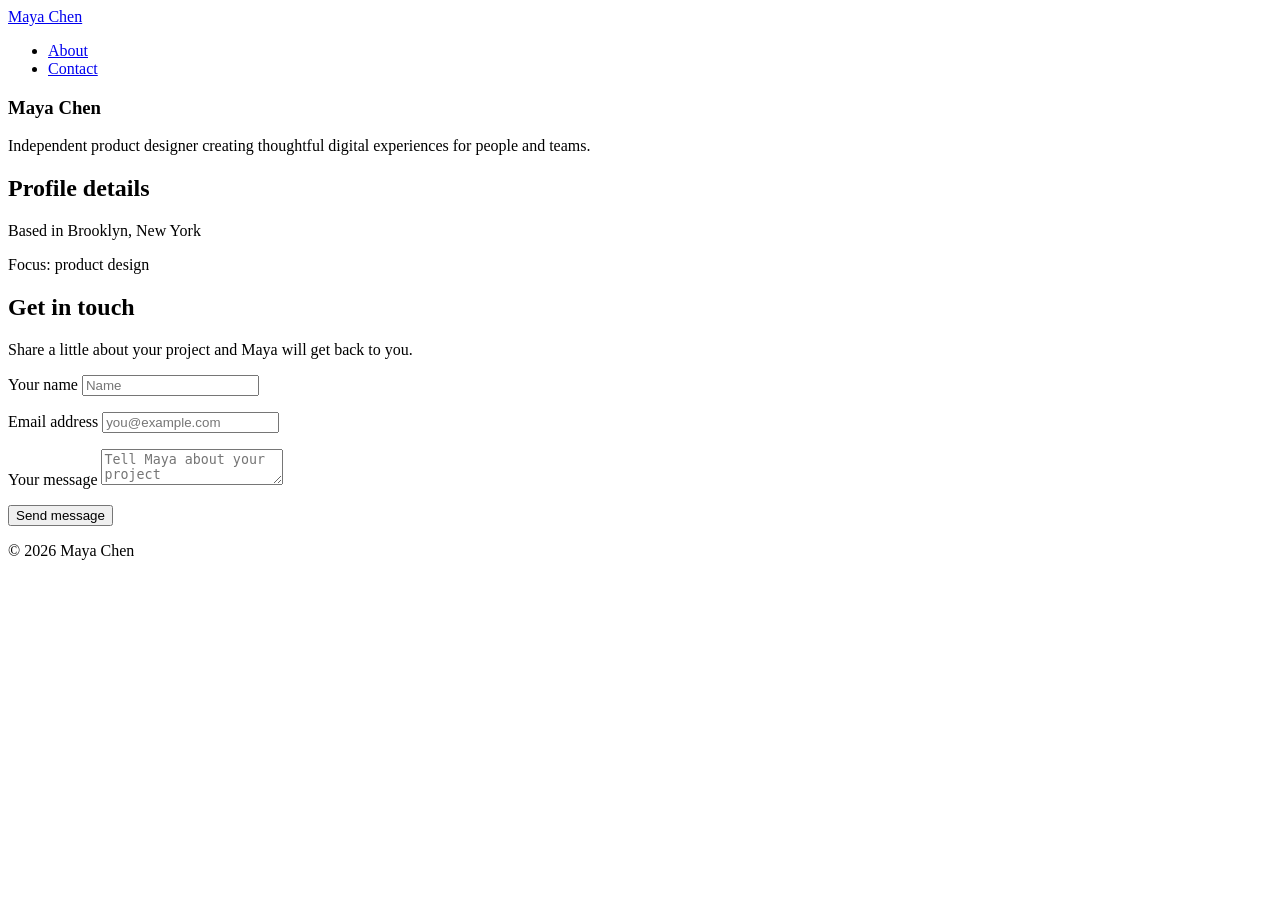
==== commit d1ffec04: "Add standalone semantic contact profile" ====
--- a/profile.html
+++ b/profile.html
@@ -3,114 +3,57 @@
   <head>
     <meta charset="utf-8">
     <meta name="viewport" content="width=device-width, initial-scale=1">
-    <meta name="description" content="Meet Maya Chen, an independent product designer creating thoughtful digital experiences for people and teams.">
-    <meta name="theme-color" content="#f4f1eb">
-    <title>Maya Chen | Independent Product Designer</title>
-    <link rel="preload" as="image" href="assets/maya-portrait-800.svg" imagesrcset="assets/maya-portrait-480.svg 480w, assets/maya-portrait-800.svg 800w, assets/maya-portrait-1200.svg 1200w" imagesizes="(min-width: 760px) 38vw, calc(100vw - 2.5rem)" fetchpriority="high">
-    <link rel="stylesheet" href="styles.css">
+    <meta name="description" content="Maya Chen is an independent product designer. Learn about her work and send a project inquiry.">
+    <title>Maya Chen | Product Designer</title>
   </head>
   <body>
-    <header class="site-header">
-      <a class="site-brand" href="#top" aria-label="Maya Chen home">Maya Chen</a>
-      <nav class="site-nav">
-        <ul class="site-nav__list">
-          <li><a class="site-nav__link" href="#about">About</a></li>
-          <li><a class="site-nav__link" href="#work">Selected work</a></li>
-          <li><a class="site-nav__link" href="#contact">Contact</a></li>
+    <header>
+      <a href="#main">Maya Chen</a>
+      <nav aria-label="Main navigation">
+        <ul>
+          <li><a href="#about">About</a></li>
+          <li><a href="#contact">Contact</a></li>
         </ul>
       </nav>
     </header>
 
-    <main class="site-main" id="top">
-      <section class="profile-layout" id="about" aria-labelledby="profile-title">
-        <article class="profile-intro">
-          <p class="eyebrow">Independent designer · Brooklyn, NY</p>
-          <h1 class="profile-title" id="profile-title">Maya<br>Chen<span class="profile-title__period">.</span></h1>
-          <p class="profile-role">I make digital products feel a little more human.</p>
-          <p class="profile-bio">Product designer and curious collaborator working at the intersection of thoughtful technology and everyday life. I help small teams turn complex ideas into useful, welcoming experiences.</p>
-          <p class="profile-actions">
-            <a class="button button--primary" href="#contact">Start a conversation <span aria-hidden="true">↗</span></a>
-            <a class="text-link" href="#work">Explore my work <span aria-hidden="true">↓</span></a>
-          </p>
+    <main id="main">
+      <section id="about" aria-labelledby="profile-heading">
+        <article>
+          <h1 id="profile-heading">Maya Chen</h1>
+          <p>Independent product designer creating thoughtful digital experiences for people and teams.</p>
         </article>
-
-        <figure class="portrait-card">
-          <img class="portrait-card__image" src="assets/maya-portrait-800.svg" srcset="assets/maya-portrait-480.svg 480w, assets/maya-portrait-800.svg 800w, assets/maya-portrait-1200.svg 1200w" sizes="(min-width: 760px) 38vw, calc(100vw - 2.5rem)" alt="Illustration of Maya Chen with dark hair, wearing a navy top" width="800" height="920" fetchpriority="high">
-          <figcaption class="portrait-card__caption">A little more curious, every day.</figcaption>
-          <span class="availability">Available for select projects</span>
-          <dl class="profile-details">
-            <dt class="detail-card__label">Focus</dt><dd class="detail-card__value">Product design</dd>
-            <dt class="detail-card__label">Experience</dt><dd class="detail-card__value">8 years</dd>
-          </dl>
-        </figure>
+        <aside aria-labelledby="details-heading">
+          <h2 id="details-heading">Profile details</h2>
+          <p>Based in Brooklyn, New York</p>
+          <p>Focus: product design</p>
+        </aside>
       </section>
 
-      <section class="work-section" id="work" aria-labelledby="work-title">
-        <header class="section-heading">
-          <p class="section-kicker">Selected work · 2025</p><h2 class="section-title" id="work-title">A calmer way to care</h2>
-          <a class="text-link" href="#contact">Ask about this project <span aria-hidden="true">↗</span></a>
-        </header>
-        <article class="project-card">
-          <section class="project-summary" aria-labelledby="project-title">
-            <h3 class="project-card__title" id="project-title">Making everyday care feel easier</h3>
-            <p class="project-card__description">A family care app that brings routines, notes, and small moments of support into one thoughtful place.</p>
-            <img class="project-card__image" src="assets/care-project-800.svg" srcset="assets/care-project-480.svg 480w, assets/care-project-800.svg 800w, assets/care-project-1200.svg 1200w" sizes="(min-width: 760px) 45vw, calc(100vw - 4rem)" alt="Abstract illustration of a care app dashboard with a weekly routine and connected family members" width="800" height="560" loading="lazy" decoding="async">
-          </section>
-          <aside class="project-card__aside" aria-label="Project details">
-            <p><strong>Role:</strong> Product strategy and design</p>
-            <p><strong>Partners:</strong> A small, cross-functional team</p>
-            <p><strong>Outcome:</strong> A clearer shared care routine</p>
-          </aside>
-        </article>
-      </section>
+      <section id="contact" aria-labelledby="contact-heading">
+        <h2 id="contact-heading">Get in touch</h2>
+        <p>Share a little about your project and Maya will get back to you.</p>
 
-      <section class="contact-section" id="contact" aria-labelledby="contact-title">
-        <header class="section-heading">
-          <p class="section-kicker">Get in touch</p><h2 class="section-title" id="contact-title">Let’s make something useful.</h2>
-        </header>
-        <section class="contact-grid" aria-label="Contact details and message form">
-          <article class="contact-panel">
-            <h3 class="project-card__title">Have a project in mind?</h3>
-            <p class="contact-panel__copy">Share a little about what you’re working on. I’ll get back to you soon.</p>
-            <a class="contact-panel__email" href="mailto:hello@mayachen.design">hello@mayachen.design</a>
-          </article>
-
-          <form class="contact-form" action="mailto:hello@mayachen.design" method="post" enctype="text/plain">
-            <label class="form-field" for="name">
-              <span class="form-label">Your name</span>
-              <input class="form-control" id="name" name="name" type="text" autocomplete="name" placeholder="Name" minlength="2" aria-describedby="name-hint" required>
-              <span class="form-hint" id="name-hint">Please enter at least 2 characters.</span>
-            </label>
-            <label class="form-field" for="email">
-              <span class="form-label">Email address</span>
-              <input class="form-control" id="email" name="email" type="email" autocomplete="email" placeholder="you@example.com" minlength="5" aria-describedby="email-hint" required>
-              <span class="form-hint" id="email-hint">Use an email address where I can reach you.</span>
-            </label>
-            <label class="form-field" for="project-type">
-              <span class="form-label">What would you like to discuss?</span>
-              <select class="form-control" id="project-type" name="project-type" aria-describedby="project-type-hint" required>
-                <option value="" disabled selected>Select a topic</option>
-                <option value="product-design">Product design</option>
-                <option value="design-systems">Design systems</option>
-                <option value="collaboration">A collaboration</option>
-                <option value="other">Something else</option>
-              </select>
-              <span class="form-hint" id="project-type-hint">Choose the closest match.</span>
-            </label>
-            <label class="form-field" for="message">
-              <span class="form-label">A little about your project</span>
-              <textarea class="form-control form-control--message" id="message" name="message" placeholder="What are you hoping to make?" minlength="10" aria-describedby="message-hint" required></textarea>
-              <span class="form-hint" id="message-hint">Please include at least 10 characters.</span>
-            </label>
-            <button class="form-submit" type="submit">Send your note <span aria-hidden="true">↗</span></button>
-          </form>
-        </section>
+        <form action="#contact" method="get">
+          <p>
+            <label for="name">Your name</label>
+            <input id="name" name="name" type="text" autocomplete="name" placeholder="Name" minlength="2" required>
+          </p>
+          <p>
+            <label for="email">Email address</label>
+            <input id="email" name="email" type="email" autocomplete="email" placeholder="you@example.com" required>
+          </p>
+          <p>
+            <label for="message">Your message</label>
+            <textarea id="message" name="message" placeholder="Tell Maya about your project" minlength="10" required></textarea>
+          </p>
+          <button type="submit">Send message</button>
+        </form>
       </section>
     </main>
 
-    <footer class="site-footer">
-      <span>© 2025 Maya Chen</span>
-      <span>Designed with intention <span aria-hidden="true">✳</span></span>
+    <footer>
+      <p>© 2026 Maya Chen</p>
     </footer>
   </body>
 </html>
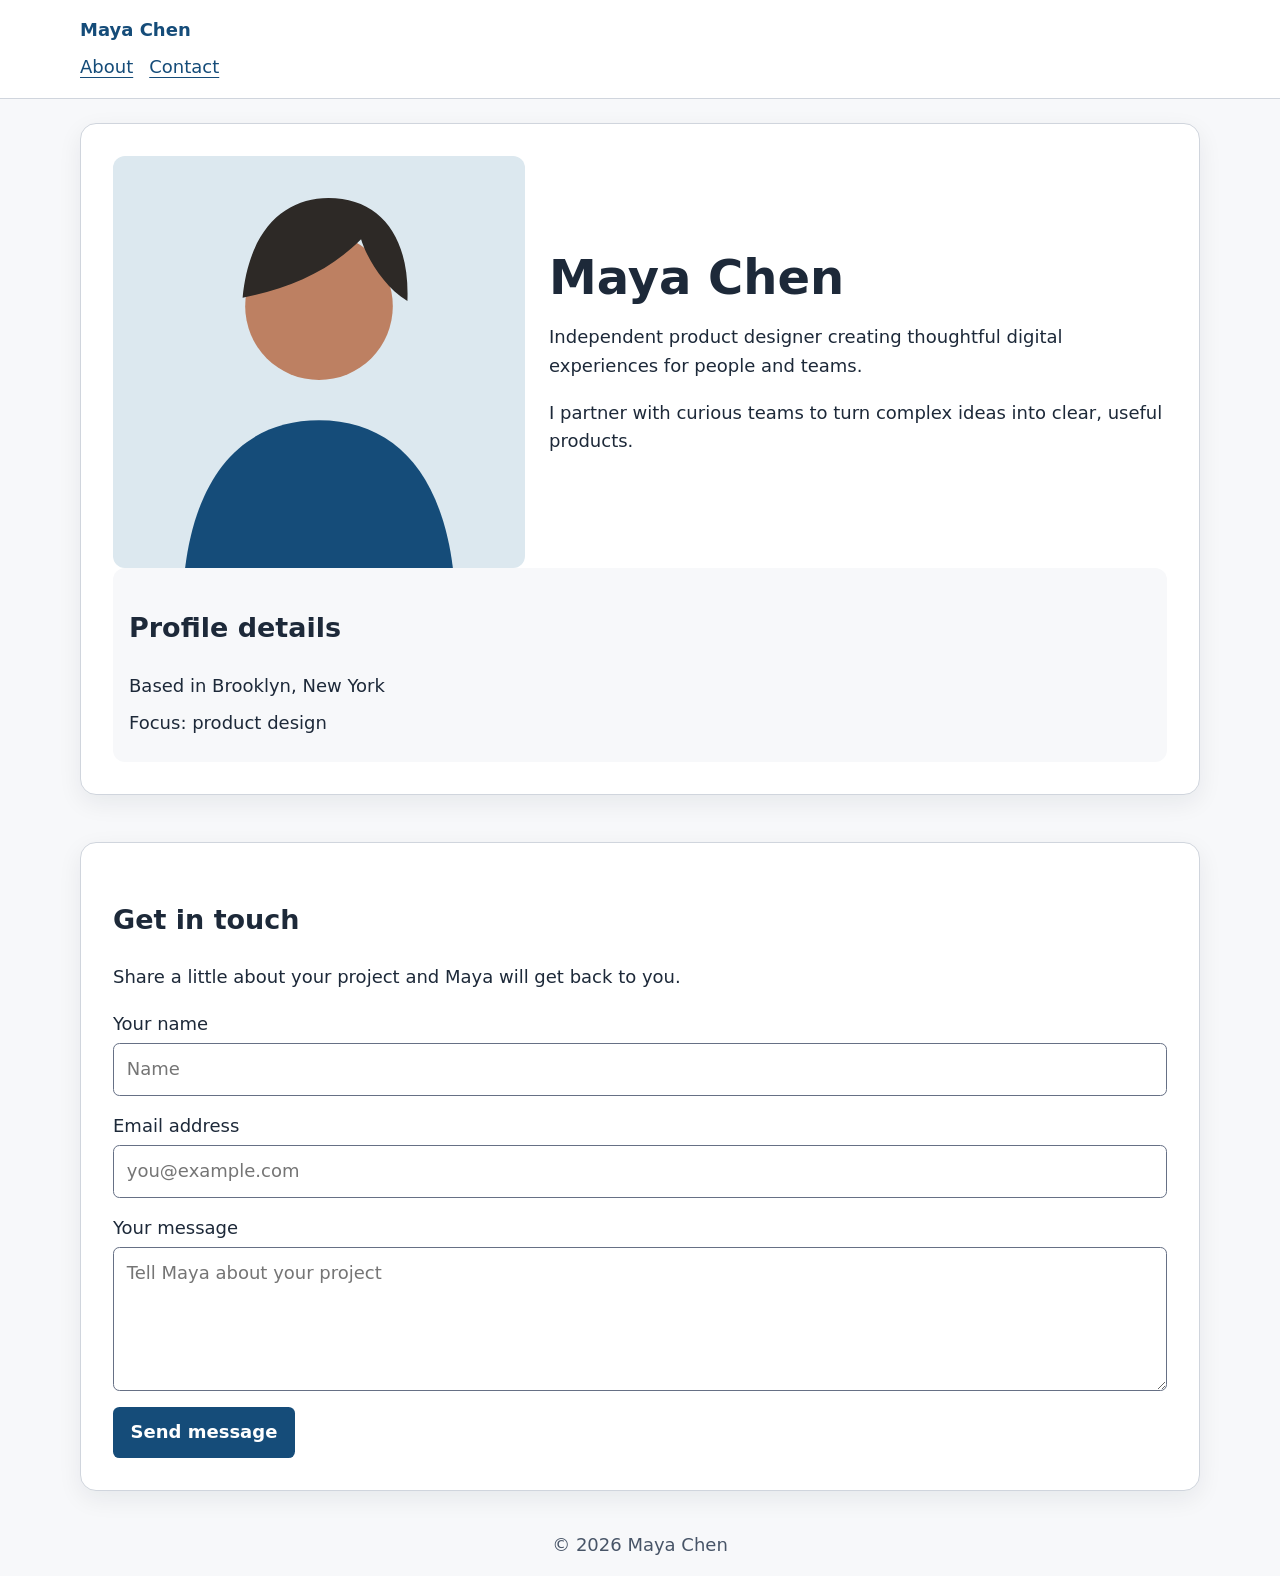
==== commit e25c2a19: "Add responsive semantic profile page" ====
--- a/profile.html
+++ b/profile.html
@@ -3,56 +3,278 @@
   <head>
     <meta charset="utf-8">
     <meta name="viewport" content="width=device-width, initial-scale=1">
-    <meta name="description" content="Maya Chen is an independent product designer. Learn about her work and send a project inquiry.">
+    <meta name="description" content="Meet Maya Chen, an independent product designer, and get in touch about a project.">
     <title>Maya Chen | Product Designer</title>
+    <style>
+      :root {
+        color-scheme: light;
+        --color-ink: #1d2939;
+        --color-muted: #475467;
+        --color-paper: #f7f8fa;
+        --color-card: #ffffff;
+        --color-accent: #154c79;
+        --color-focus: #b54708;
+        --space-1: 0.5rem;
+        --space-2: 1rem;
+        --space-3: 1.5rem;
+        --space-4: 2rem;
+        --font-body: system-ui, sans-serif;
+        --font-size-body: clamp(1rem, 0.96rem + 0.25vw, 1.125rem);
+      }
+
+      *,
+      *::before,
+      *::after {
+        box-sizing: border-box;
+      }
+
+      html {
+        scroll-behavior: smooth;
+      }
+
+      body {
+        margin: 0;
+        background: var(--color-paper);
+        color: var(--color-ink);
+        font-family: var(--font-body);
+        font-size: var(--font-size-body);
+        line-height: 1.6;
+      }
+
+      a {
+        color: var(--color-accent);
+        text-underline-offset: 0.2em;
+      }
+
+      a:focus-visible,
+      input:focus-visible,
+      textarea:focus-visible,
+      button:focus-visible {
+        outline: 3px solid var(--color-focus);
+        outline-offset: 3px;
+      }
+
+      .site-header,
+      .site-footer {
+        padding: var(--space-2) max(var(--space-2), calc((100% - 70rem) / 2));
+      }
+
+      .site-header {
+        display: flex;
+        flex-direction: column;
+        gap: var(--space-1);
+        background: var(--color-card);
+        border-bottom: 1px solid #d0d5dd;
+      }
+
+      .site-header__brand {
+        font-weight: 700;
+        text-decoration: none;
+      }
+
+      .site-nav__list {
+        display: flex;
+        flex-wrap: wrap;
+        gap: var(--space-2);
+        margin: 0;
+        padding: 0;
+        list-style: none;
+      }
+
+      .page-main {
+        width: min(100% - 2rem, 70rem);
+        margin: var(--space-3) auto;
+      }
+
+      .profile-layout {
+        display: grid;
+        grid-template-columns: minmax(0, 1fr);
+        gap: var(--space-3);
+      }
+
+      .profile-card,
+      .contact-card {
+        min-width: 0;
+        padding: clamp(1rem, 4vw, 2rem);
+        background: var(--color-card);
+        border: 1px solid #d0d5dd;
+        border-radius: 1rem;
+        box-shadow: 0 0.5rem 1.5rem rgb(16 24 40 / 7%);
+      }
+
+      .profile-card {
+        container-type: inline-size;
+      }
+
+      .profile-card__content {
+        display: grid;
+        gap: var(--space-3);
+        align-items: center;
+      }
+
+      .profile-card__image {
+        display: block;
+        width: 100%;
+        max-width: 22rem;
+        height: auto;
+        margin-inline: auto;
+        border-radius: 0.75rem;
+      }
+
+      .profile-card__details {
+        padding: var(--space-2);
+        background: var(--color-paper);
+        border-radius: 0.75rem;
+      }
+
+      .profile-card__details p {
+        margin-block: var(--space-1);
+      }
+
+      .profile-card h1 {
+        margin-block: 0 var(--space-2);
+        font-size: clamp(1.8rem, 1.3rem + 3vw, 3rem);
+        line-height: 1.15;
+      }
+
+      .contact-card {
+        margin-top: var(--space-3);
+      }
+
+      .contact-form {
+        display: grid;
+        gap: var(--space-2);
+      }
+
+      .contact-form__field {
+        display: grid;
+        gap: 0.25rem;
+      }
+
+      .contact-form input,
+      .contact-form textarea {
+        width: 100%;
+        min-width: 0;
+        padding: 0.7rem 0.8rem;
+        border: 1px solid #667085;
+        border-radius: 0.4rem;
+        color: var(--color-ink);
+        font: inherit;
+      }
+
+      .contact-form textarea {
+        min-height: 9rem;
+        resize: vertical;
+      }
+
+      .contact-form button {
+        justify-self: start;
+        padding: 0.7rem 1.1rem;
+        border: 0;
+        border-radius: 0.4rem;
+        background: var(--color-accent);
+        color: #fff;
+        font: inherit;
+        font-weight: 700;
+        cursor: pointer;
+      }
+
+      .site-footer {
+        color: var(--color-muted);
+        text-align: center;
+      }
+
+      .site-footer p {
+        margin: 0;
+      }
+
+      @container (min-width: 36rem) {
+        .profile-card__content {
+          grid-template-columns: minmax(12rem, 0.8fr) minmax(0, 1.2fr);
+        }
+
+        .profile-card__image {
+          max-width: 100%;
+        }
+      }
+
+      /* Intentional review gap: move this breakpoint below 1440px in the follow-up fix. */
+      @media (min-width: 1441px) {
+        .site-header {
+          flex-direction: row;
+          align-items: center;
+          justify-content: space-between;
+        }
+
+        .profile-layout {
+          grid-template-columns: minmax(0, 1.6fr) minmax(18rem, 0.9fr);
+          align-items: start;
+        }
+
+        .contact-card {
+          margin-top: 0;
+        }
+      }
+
+      @media (prefers-reduced-motion: reduce) {
+        html {
+          scroll-behavior: auto;
+        }
+      }
+    </style>
   </head>
   <body>
-    <header>
-      <a href="#main">Maya Chen</a>
-      <nav aria-label="Main navigation">
-        <ul>
+    <header class="site-header">
+      <a class="site-header__brand" href="#main">Maya Chen</a>
+      <nav class="site-nav" aria-label="Main navigation">
+        <ul class="site-nav__list">
           <li><a href="#about">About</a></li>
           <li><a href="#contact">Contact</a></li>
         </ul>
       </nav>
     </header>
 
-    <main id="main">
-      <section id="about" aria-labelledby="profile-heading">
-        <article>
-          <h1 id="profile-heading">Maya Chen</h1>
-          <p>Independent product designer creating thoughtful digital experiences for people and teams.</p>
-        </article>
-        <aside aria-labelledby="details-heading">
-          <h2 id="details-heading">Profile details</h2>
-          <p>Based in Brooklyn, New York</p>
-          <p>Focus: product design</p>
-        </aside>
-      </section>
-
-      <section id="contact" aria-labelledby="contact-heading">
-        <h2 id="contact-heading">Get in touch</h2>
-        <p>Share a little about your project and Maya will get back to you.</p>
-
-        <form action="#contact" method="get">
-          <p>
-            <label for="name">Your name</label>
-            <input id="name" name="name" type="text" autocomplete="name" placeholder="Name" minlength="2" required>
-          </p>
-          <p>
-            <label for="email">Email address</label>
-            <input id="email" name="email" type="email" autocomplete="email" placeholder="you@example.com" required>
-          </p>
-          <p>
-            <label for="message">Your message</label>
-            <textarea id="message" name="message" placeholder="Tell Maya about your project" minlength="10" required></textarea>
-          </p>
-          <button type="submit">Send message</button>
-        </form>
-      </section>
+    <main class="page-main" id="main">
+      <div class="profile-layout">
+        <section class="profile-card" id="about" aria-labelledby="profile-heading">
+          <div class="profile-card__content">
+            <img class="profile-card__image" src="data:image/svg+xml,%3Csvg xmlns='http://www.w3.org/2000/svg' viewBox='0 0 480 480'%3E%3Crect width='480' height='480' fill='%23dce8ef'/%3E%3Ccircle cx='240' cy='175' r='86' fill='%23bd8062'/%3E%3Cpath d='M84 480c14-112 70-172 156-172s142 60 156 172' fill='%23154c79'/%3E%3Cpath d='M151 165c8-82 51-116 100-116 61 0 95 46 92 120-28-17-48-52-54-72-37 37-82 57-138 68' fill='%232d2926'/%3E%3C/svg%3E" alt="Illustrated portrait of Maya Chen" width="480" height="480">
+            <article class="profile-card__bio">
+              <h1 id="profile-heading">Maya Chen</h1>
+              <p>Independent product designer creating thoughtful digital experiences for people and teams.</p>
+              <p>I partner with curious teams to turn complex ideas into clear, useful products.</p>
+            </article>
+          </div>
+          <aside class="profile-card__details" aria-labelledby="details-heading">
+            <h2 id="details-heading">Profile details</h2>
+            <p>Based in Brooklyn, New York</p>
+            <p>Focus: product design</p>
+          </aside>
+        </section>
+
+        <section class="contact-card" id="contact" aria-labelledby="contact-heading">
+          <h2 id="contact-heading">Get in touch</h2>
+          <p>Share a little about your project and Maya will get back to you.</p>
+          <form class="contact-form" action="#contact" method="get">
+            <div class="contact-form__field">
+              <label for="name">Your name</label>
+              <input id="name" name="name" type="text" autocomplete="name" placeholder="Name" minlength="2" required>
+            </div>
+            <div class="contact-form__field">
+              <label for="email">Email address</label>
+              <input id="email" name="email" type="email" autocomplete="email" placeholder="you@example.com" required>
+            </div>
+            <div class="contact-form__field">
+              <label for="message">Your message</label>
+              <textarea id="message" name="message" placeholder="Tell Maya about your project" minlength="10" required></textarea>
+            </div>
+            <button type="submit">Send message</button>
+          </form>
+        </section>
+      </div>
     </main>
 
-    <footer>
+    <footer class="site-footer">
       <p>© 2026 Maya Chen</p>
     </footer>
   </body>
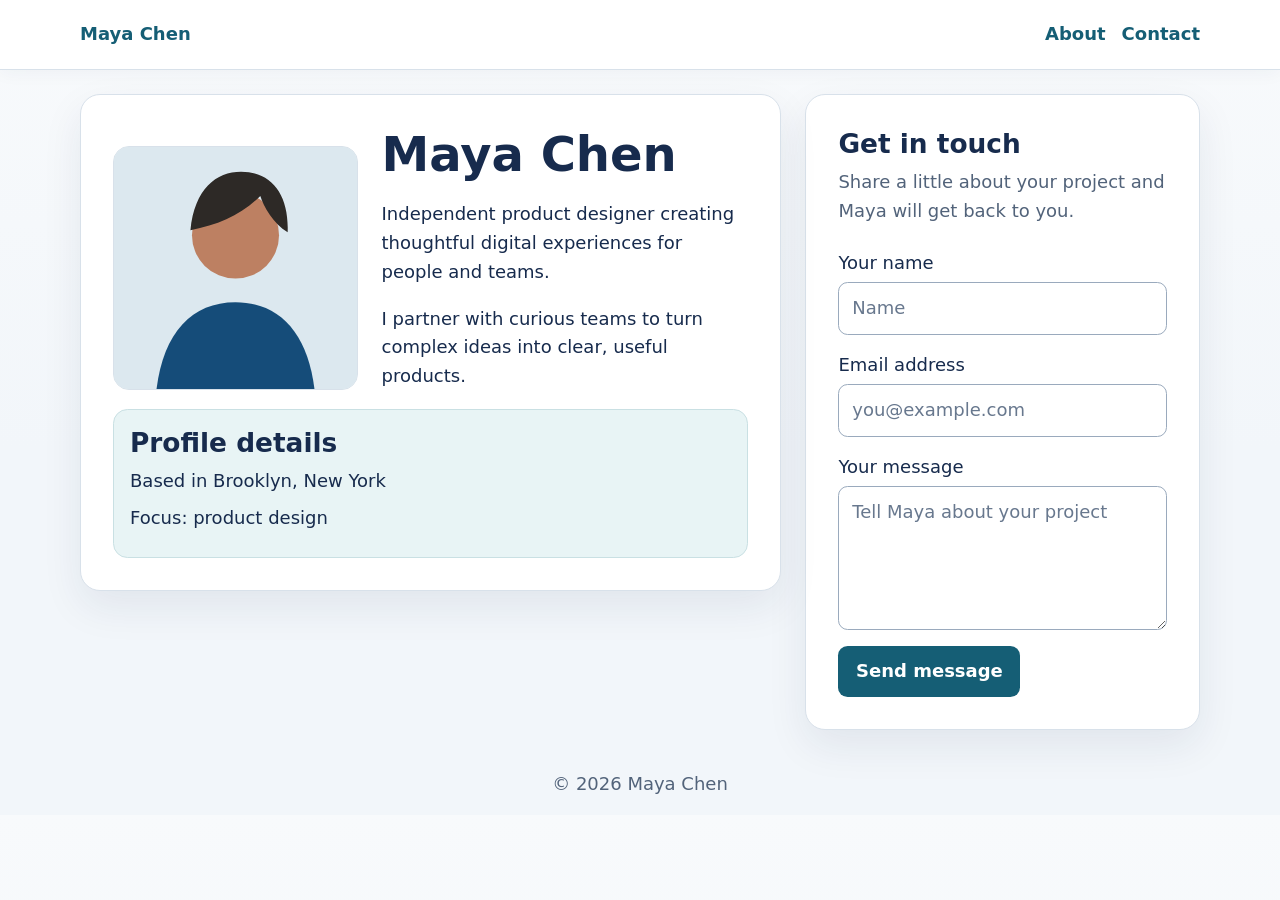
==== commit fbdb7e80: "Improve responsive profile layout and focus styles" ====
--- a/profile.html
+++ b/profile.html
@@ -8,12 +8,14 @@
     <style>
       :root {
         color-scheme: light;
-        --color-ink: #1d2939;
-        --color-muted: #475467;
-        --color-paper: #f7f8fa;
+        --color-ink: #172b4d;
+        --color-muted: #52637a;
+        --color-paper: #f2f6fa;
         --color-card: #ffffff;
-        --color-accent: #154c79;
-        --color-focus: #b54708;
+        --color-accent: #155e75;
+        --color-accent-soft: #e8f4f5;
+        --color-focus: #9a3412;
+        --color-border: #d8e1ea;
         --space-1: 0.5rem;
         --space-2: 1rem;
         --space-3: 1.5rem;
@@ -34,7 +36,7 @@
 
       body {
         margin: 0;
-        background: var(--color-paper);
+        background: linear-gradient(180deg, #f8fafc 0, var(--color-paper) 28rem);
         color: var(--color-ink);
         font-family: var(--font-body);
         font-size: var(--font-size-body);
@@ -46,12 +48,12 @@
         text-underline-offset: 0.2em;
       }
 
-      a:focus-visible,
-      input:focus-visible,
-      textarea:focus-visible,
-      button:focus-visible {
+      a:focus,
+      input:focus,
+      textarea:focus,
+      button:focus {
         outline: 3px solid var(--color-focus);
-        outline-offset: 3px;
+        outline-offset: 4px;
       }
 
       .site-header,
@@ -62,9 +64,11 @@
       .site-header {
         display: flex;
         flex-direction: column;
+        align-items: flex-start;
         gap: var(--space-1);
         background: var(--color-card);
-        border-bottom: 1px solid #d0d5dd;
+        border-bottom: 1px solid var(--color-border);
+        box-shadow: 0 0.25rem 1rem rgb(23 43 77 / 4%);
       }
 
       .site-header__brand {
@@ -81,6 +85,18 @@
         list-style: none;
       }
 
+      .site-nav a {
+        display: inline-block;
+        padding: 0.25rem 0;
+        font-weight: 600;
+        text-decoration: none;
+      }
+
+      .site-nav a:hover {
+        color: #0e7490;
+        text-decoration: underline;
+      }
+
       .page-main {
         width: min(100% - 2rem, 70rem);
         margin: var(--space-3) auto;
@@ -97,9 +113,9 @@
         min-width: 0;
         padding: clamp(1rem, 4vw, 2rem);
         background: var(--color-card);
-        border: 1px solid #d0d5dd;
-        border-radius: 1rem;
-        box-shadow: 0 0.5rem 1.5rem rgb(16 24 40 / 7%);
+        border: 1px solid var(--color-border);
+        border-radius: 1.25rem;
+        box-shadow: 0 1rem 2.5rem rgb(23 43 77 / 8%);
       }
 
       .profile-card {
@@ -118,13 +134,23 @@
         max-width: 22rem;
         height: auto;
         margin-inline: auto;
-        border-radius: 0.75rem;
+        border: 1px solid var(--color-border);
+        border-radius: 1rem;
+        background: var(--color-accent-soft);
       }
 
       .profile-card__details {
         padding: var(--space-2);
-        background: var(--color-paper);
-        border-radius: 0.75rem;
+        background: var(--color-accent-soft);
+        border: 1px solid #c9e0e3;
+        border-radius: 0.9rem;
+      }
+
+      .profile-card__details h2,
+      .contact-card h2 {
+        margin-block: 0 var(--space-1);
+        font-size: clamp(1.25rem, 1.1rem + 0.8vw, 1.65rem);
+        line-height: 1.25;
       }
 
       .profile-card__details p {
@@ -139,6 +165,11 @@
 
       .contact-card {
         margin-top: var(--space-3);
+      }
+
+      .contact-card > p {
+        margin-block: 0 var(--space-3);
+        color: var(--color-muted);
       }
 
       .contact-form {
@@ -156,10 +187,17 @@
         width: 100%;
         min-width: 0;
         padding: 0.7rem 0.8rem;
-        border: 1px solid #667085;
-        border-radius: 0.4rem;
+        border: 1px solid #9aaabd;
+        border-radius: 0.6rem;
+        background: #fff;
         color: var(--color-ink);
         font: inherit;
+      }
+
+      .contact-form input::placeholder,
+      .contact-form textarea::placeholder {
+        color: #68788e;
+        opacity: 1;
       }
 
       .contact-form textarea {
@@ -171,7 +209,7 @@
         justify-self: start;
         padding: 0.7rem 1.1rem;
         border: 0;
-        border-radius: 0.4rem;
+        border-radius: 0.6rem;
         background: var(--color-accent);
         color: #fff;
         font: inherit;
@@ -179,6 +217,10 @@
         cursor: pointer;
       }
 
+      .contact-form button:hover {
+        background: #0e4b5e;
+      }
+
       .site-footer {
         color: var(--color-muted);
         text-align: center;
@@ -198,14 +240,15 @@
         }
       }
 
-      /* Intentional review gap: move this breakpoint below 1440px in the follow-up fix. */
-      @media (min-width: 1441px) {
+      @media (min-width: 48rem) {
         .site-header {
           flex-direction: row;
           align-items: center;
           justify-content: space-between;
         }
-
+      }
+
+      @media (min-width: 56rem) {
         .profile-layout {
           grid-template-columns: minmax(0, 1.6fr) minmax(18rem, 0.9fr);
           align-items: start;
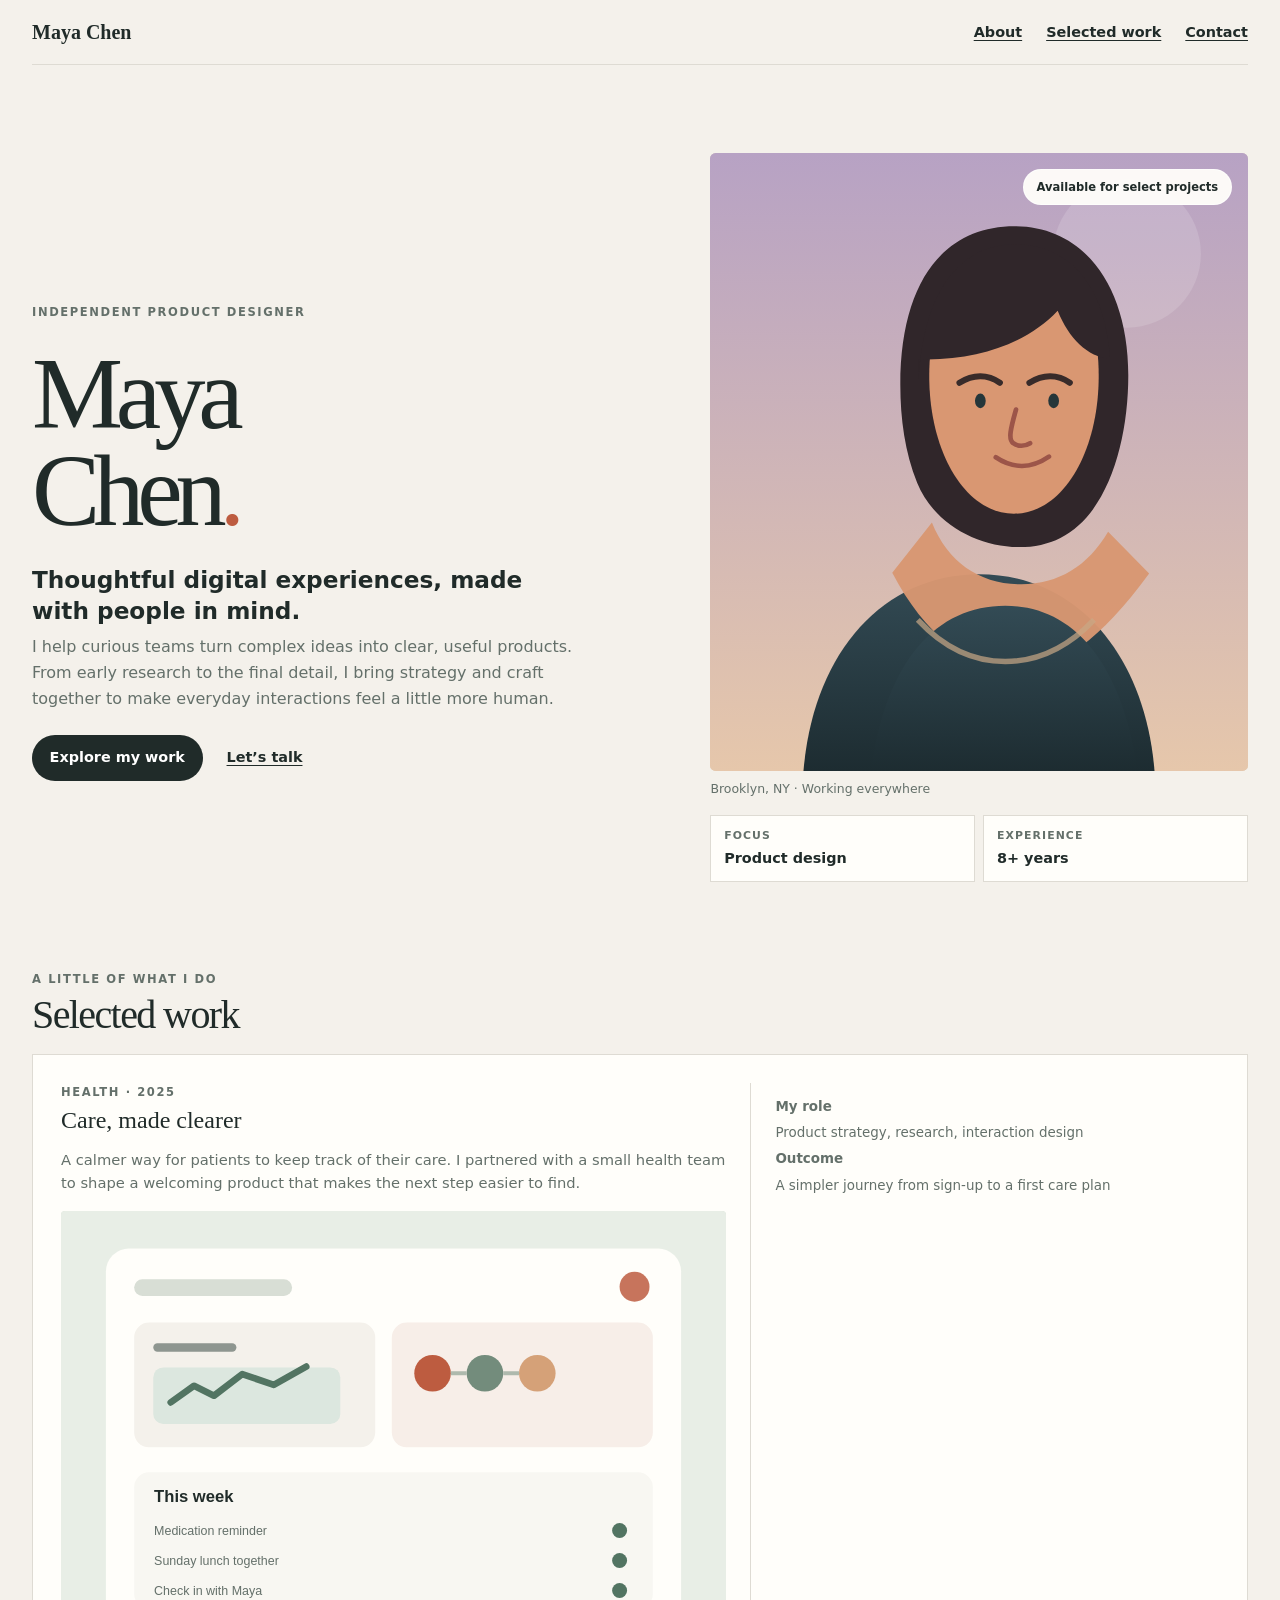
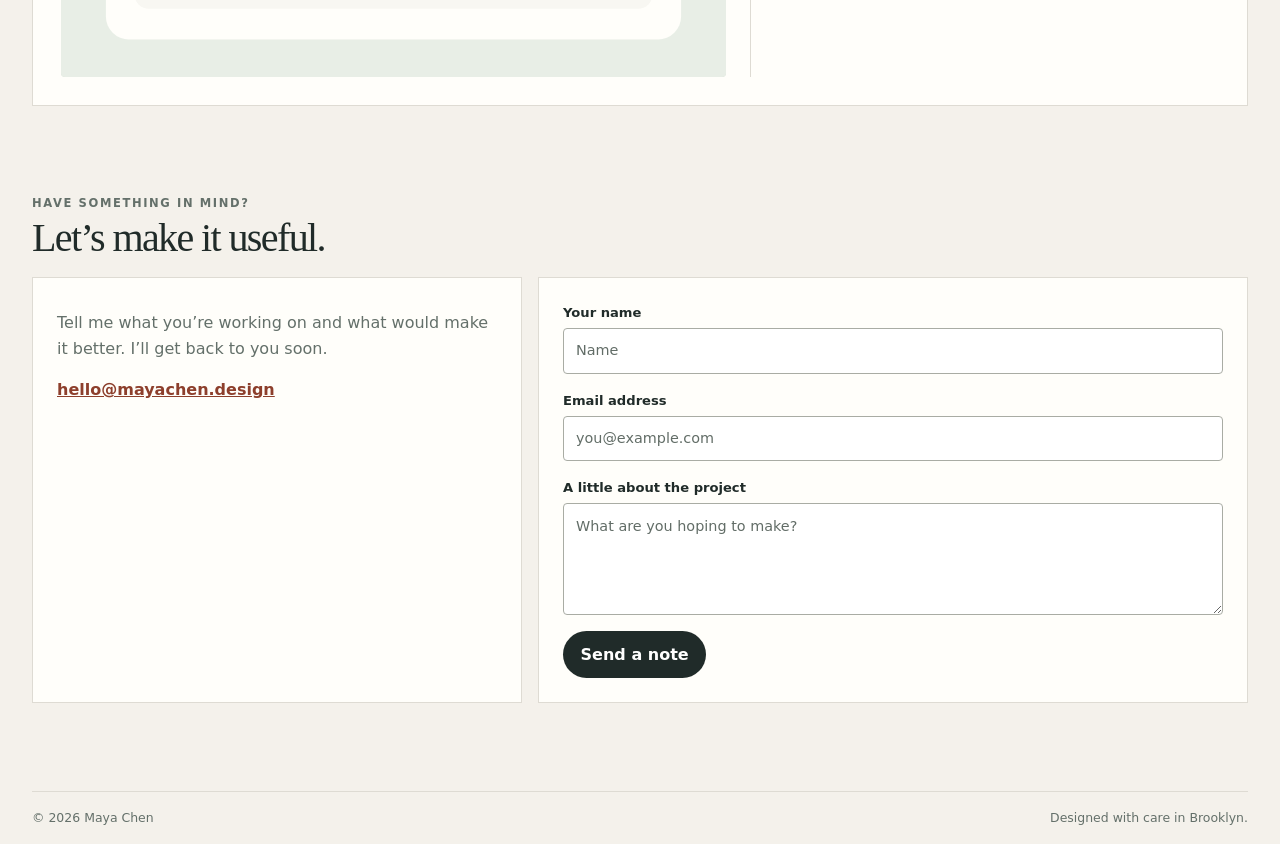
==== commit dc620c6b: "Build responsive developer profile with performance notes" ====
--- a/profile.html
+++ b/profile.html
@@ -3,322 +3,260 @@
   <head>
     <meta charset="utf-8">
     <meta name="viewport" content="width=device-width, initial-scale=1">
-    <meta name="description" content="Meet Maya Chen, an independent product designer, and get in touch about a project.">
-    <title>Maya Chen | Product Designer</title>
+    <meta name="description" content="Maya Chen is a Brooklyn-based product designer building clear, thoughtful digital experiences. Explore her work and get in touch.">
+    <meta name="theme-color" content="#f4f1eb">
+    <title>Maya Chen — Product Designer</title>
+    <link rel="preload" as="image" href="assets/maya-portrait-800.svg" imagesrcset="assets/maya-portrait-480.svg 480w, assets/maya-portrait-800.svg 800w, assets/maya-portrait-1200.svg 1200w" imagesizes="(min-width: 760px) 42vw, (min-width: 421px) 72vw, 100vw" fetchpriority="high">
     <style>
       :root {
         color-scheme: light;
-        --color-ink: #172b4d;
-        --color-muted: #52637a;
-        --color-paper: #f2f6fa;
-        --color-card: #ffffff;
-        --color-accent: #155e75;
-        --color-accent-soft: #e8f4f5;
-        --color-focus: #9a3412;
-        --color-border: #d8e1ea;
+        --color-ink: #202b29;
+        --color-muted: #64706a;
+        --color-paper: #f4f1eb;
+        --color-card: #fffefa;
+        --color-accent: #bd5c40;
+        --color-accent-dark: #8d3f2c;
+        --color-line: #dedbd3;
+        --color-focus: #74351f;
         --space-1: 0.5rem;
         --space-2: 1rem;
         --space-3: 1.5rem;
         --space-4: 2rem;
-        --font-body: system-ui, sans-serif;
-        --font-size-body: clamp(1rem, 0.96rem + 0.25vw, 1.125rem);
+        --space-5: clamp(2rem, 7vw, 5.5rem);
+        --font-body: "DM Sans", "Avenir Next", system-ui, sans-serif;
+        --font-display: "Playfair Display", Georgia, serif;
       }
 
       *,
       *::before,
-      *::after {
-        box-sizing: border-box;
-      }
-
-      html {
-        scroll-behavior: smooth;
-      }
+      *::after { box-sizing: border-box; }
+
+      html { scroll-behavior: smooth; }
 
       body {
+        min-height: 100vh;
         margin: 0;
-        background: linear-gradient(180deg, #f8fafc 0, var(--color-paper) 28rem);
+        background: var(--color-paper);
         color: var(--color-ink);
         font-family: var(--font-body);
-        font-size: var(--font-size-body);
+        font-size: 1rem;
         line-height: 1.6;
-      }
-
-      a {
-        color: var(--color-accent);
-        text-underline-offset: 0.2em;
-      }
-
-      a:focus,
-      input:focus,
-      textarea:focus,
-      button:focus {
-        outline: 3px solid var(--color-focus);
-        outline-offset: 4px;
-      }
+        -webkit-font-smoothing: antialiased;
+      }
+
+      img { display: block; max-width: 100%; height: auto; }
+      a { color: inherit; }
+      h1, h2, h3, p { overflow-wrap: anywhere; }
+      input, textarea, button { font: inherit; }
 
       .site-header,
+      .page-main,
       .site-footer {
-        padding: var(--space-2) max(var(--space-2), calc((100% - 70rem) / 2));
+        width: min(100% - 2rem, 76rem);
+        margin-inline: auto;
       }
 
       .site-header {
         display: flex;
         flex-direction: column;
         align-items: flex-start;
-        gap: var(--space-1);
-        background: var(--color-card);
-        border-bottom: 1px solid var(--color-border);
-        box-shadow: 0 0.25rem 1rem rgb(23 43 77 / 4%);
-      }
-
-      .site-header__brand {
-        font-weight: 700;
+        gap: var(--space-2);
+        padding-block: var(--space-2);
+        border-bottom: 1px solid var(--color-line);
+      }
+
+      .site-brand {
+        font-family: var(--font-display);
+        font-size: 1.25rem;
+        font-weight: 600;
         text-decoration: none;
       }
 
       .site-nav__list {
         display: flex;
         flex-wrap: wrap;
-        gap: var(--space-2);
+        gap: var(--space-2) var(--space-3);
         margin: 0;
         padding: 0;
         list-style: none;
       }
 
-      .site-nav a {
-        display: inline-block;
-        padding: 0.25rem 0;
-        font-weight: 600;
-        text-decoration: none;
-      }
-
-      .site-nav a:hover {
-        color: #0e7490;
-        text-decoration: underline;
-      }
-
-      .page-main {
-        width: min(100% - 2rem, 70rem);
-        margin: var(--space-3) auto;
-      }
+      .site-nav a { font-size: 0.9rem; font-weight: 600; text-decoration-thickness: 0.08em; text-underline-offset: 0.2em; }
+      .site-nav a:hover, .text-link:hover { color: var(--color-accent-dark); }
 
       .profile-layout {
-        display: grid;
-        grid-template-columns: minmax(0, 1fr);
-        gap: var(--space-3);
-      }
-
-      .profile-card,
-      .contact-card {
-        min-width: 0;
-        padding: clamp(1rem, 4vw, 2rem);
-        background: var(--color-card);
-        border: 1px solid var(--color-border);
-        border-radius: 1.25rem;
-        box-shadow: 0 1rem 2.5rem rgb(23 43 77 / 8%);
-      }
-
-      .profile-card {
-        container-type: inline-size;
-      }
-
-      .profile-card__content {
-        display: grid;
-        gap: var(--space-3);
-        align-items: center;
-      }
-
-      .profile-card__image {
-        display: block;
-        width: 100%;
-        max-width: 22rem;
-        height: auto;
-        margin-inline: auto;
-        border: 1px solid var(--color-border);
-        border-radius: 1rem;
-        background: var(--color-accent-soft);
-      }
-
-      .profile-card__details {
-        padding: var(--space-2);
-        background: var(--color-accent-soft);
-        border: 1px solid #c9e0e3;
-        border-radius: 0.9rem;
-      }
-
-      .profile-card__details h2,
-      .contact-card h2 {
-        margin-block: 0 var(--space-1);
-        font-size: clamp(1.25rem, 1.1rem + 0.8vw, 1.65rem);
-        line-height: 1.25;
-      }
-
-      .profile-card__details p {
-        margin-block: var(--space-1);
-      }
-
-      .profile-card h1 {
-        margin-block: 0 var(--space-2);
-        font-size: clamp(1.8rem, 1.3rem + 3vw, 3rem);
-        line-height: 1.15;
-      }
-
-      .contact-card {
-        margin-top: var(--space-3);
-      }
-
-      .contact-card > p {
-        margin-block: 0 var(--space-3);
-        color: var(--color-muted);
-      }
-
-      .contact-form {
-        display: grid;
-        gap: var(--space-2);
-      }
-
-      .contact-form__field {
-        display: grid;
-        gap: 0.25rem;
-      }
-
-      .contact-form input,
-      .contact-form textarea {
-        width: 100%;
-        min-width: 0;
-        padding: 0.7rem 0.8rem;
-        border: 1px solid #9aaabd;
-        border-radius: 0.6rem;
-        background: #fff;
-        color: var(--color-ink);
-        font: inherit;
-      }
-
-      .contact-form input::placeholder,
-      .contact-form textarea::placeholder {
-        color: #68788e;
-        opacity: 1;
-      }
-
-      .contact-form textarea {
-        min-height: 9rem;
-        resize: vertical;
-      }
-
-      .contact-form button {
-        justify-self: start;
-        padding: 0.7rem 1.1rem;
-        border: 0;
-        border-radius: 0.6rem;
-        background: var(--color-accent);
-        color: #fff;
-        font: inherit;
-        font-weight: 700;
-        cursor: pointer;
-      }
-
-      .contact-form button:hover {
-        background: #0e4b5e;
-      }
-
-      .site-footer {
-        color: var(--color-muted);
-        text-align: center;
-      }
-
-      .site-footer p {
-        margin: 0;
-      }
-
-      @container (min-width: 36rem) {
-        .profile-card__content {
-          grid-template-columns: minmax(12rem, 0.8fr) minmax(0, 1.2fr);
-        }
-
-        .profile-card__image {
-          max-width: 100%;
-        }
-      }
-
-      @media (min-width: 48rem) {
-        .site-header {
-          flex-direction: row;
-          align-items: center;
-          justify-content: space-between;
-        }
-      }
-
-      @media (min-width: 56rem) {
-        .profile-layout {
-          grid-template-columns: minmax(0, 1.6fr) minmax(18rem, 0.9fr);
-          align-items: start;
-        }
-
-        .contact-card {
-          margin-top: 0;
-        }
+        display: flex;
+        flex-direction: column;
+        gap: var(--space-5);
+        padding-block: var(--space-5);
+      }
+
+      .profile-intro { padding-top: 0; }
+      .eyebrow, .section-kicker { margin: 0; color: var(--color-muted); font-size: 0.72rem; font-weight: 700; letter-spacing: 0.14em; text-transform: uppercase; }
+      .profile-title { margin: var(--space-3) 0 var(--space-2); font-family: var(--font-display); font-size: clamp(3.5rem, 13vw, 7rem); font-weight: 500; letter-spacing: -0.07em; line-height: 0.95; }
+      .profile-title__period { color: var(--color-accent); }
+      .profile-role { max-width: 32rem; margin: var(--space-3) 0 var(--space-1); font-size: clamp(1.15rem, 4vw, 1.45rem); font-weight: 600; line-height: 1.35; }
+      .profile-bio { max-width: 36rem; margin: 0; color: var(--color-muted); }
+
+      .profile-actions { display: flex; flex-wrap: wrap; align-items: center; gap: var(--space-2) var(--space-3); margin-top: var(--space-3); }
+      .button { display: inline-flex; align-items: center; justify-content: center; min-height: 2.85rem; padding: 0.65rem 1.1rem; border-radius: 99px; font-size: 0.9rem; font-weight: 700; text-decoration: none; }
+      .button--primary { background: var(--color-ink); color: #fff; }
+      .button--primary:hover { background: var(--color-accent-dark); }
+      .text-link { font-size: 0.9rem; font-weight: 700; text-underline-offset: 0.2em; }
+
+      .portrait-card { position: relative; min-width: 0; margin: 0; }
+      .portrait-card__image { width: 100%; aspect-ratio: 4 / 4.6; border-radius: 0.35rem; background: #ded2c1; object-fit: cover; object-position: center 35%; }
+      .portrait-card__caption { margin: var(--space-1) 0 0; color: var(--color-muted); font-size: 0.78rem; }
+      .availability { position: absolute; top: var(--space-2); right: var(--space-2); padding: 0.5rem 0.8rem; border: 1px solid rgb(255 255 255 / 70%); border-radius: 99px; background: rgb(255 254 250 / 95%); font-size: 0.72rem; font-weight: 700; }
+
+      .profile-details { display: flex; flex-direction: column; gap: var(--space-1); margin: var(--space-2) 0 0; }
+      .detail-card { min-width: 0; padding: 0.7rem 0.8rem; border: 1px solid var(--color-line); background: var(--color-card); }
+      .detail-card__label { margin: 0; color: var(--color-muted); font-size: 0.68rem; font-weight: 700; letter-spacing: 0.1em; text-transform: uppercase; }
+      .detail-card__value { margin: 0.15rem 0 0; font-size: 0.9rem; font-weight: 600; }
+
+      .work-section, .contact-section { padding-bottom: var(--space-5); }
+      .section-heading { display: flex; flex-wrap: wrap; align-items: end; justify-content: space-between; gap: var(--space-2); margin-bottom: var(--space-2); }
+      .section-title { margin: 0.2rem 0 0; font-family: var(--font-display); font-size: clamp(1.8rem, 6vw, 2.5rem); font-weight: 500; letter-spacing: -0.04em; line-height: 1.15; }
+      .project-card { display: flex; flex-direction: column; gap: var(--space-3); padding: clamp(1rem, 4vw, 1.75rem); border: 1px solid var(--color-line); background: var(--color-card); }
+      .project-summary { min-width: 0; }
+      .project-card__image { width: 100%; aspect-ratio: 10 / 7; margin-top: var(--space-2); border-radius: 0.25rem; background: #d7e0d5; object-fit: cover; }
+      .project-card__title { margin: 0; font-family: var(--font-display); font-size: 1.5rem; font-weight: 500; }
+      .project-card__description { margin: var(--space-1) 0 0; color: var(--color-muted); font-size: 0.92rem; }
+      .project-card__aside { align-self: stretch; padding-top: var(--space-2); border-top: 1px solid var(--color-line); color: var(--color-muted); font-size: 0.84rem; }
+      .project-card__aside p { margin: 0.3rem 0; }
+
+      .contact-grid { display: flex; flex-direction: column; gap: var(--space-2); align-items: stretch; }
+      .contact-panel, .contact-form { min-width: 0; padding: clamp(1rem, 4vw, 1.5rem); border: 1px solid var(--color-line); background: var(--color-card); }
+      .contact-panel__copy { margin: var(--space-1) 0 var(--space-2); color: var(--color-muted); }
+      .contact-panel__email { color: var(--color-accent-dark); font-weight: 700; overflow-wrap: anywhere; }
+      .contact-form { display: flex; flex-direction: column; gap: var(--space-2); }
+      .form-field { display: flex; min-width: 0; flex-direction: column; gap: 0.3rem; }
+      .form-label { font-size: 0.82rem; font-weight: 700; }
+      .form-control { width: 100%; min-height: 2.8rem; padding: 0.65rem 0.75rem; border: 1px solid #a9aca4; border-radius: 0.25rem; background: #fff; color: var(--color-ink); font-size: 0.9rem; }
+      .form-control::placeholder { color: #626d67; opacity: 1; }
+      .form-control--message { min-height: 7rem; resize: vertical; }
+      .form-submit { align-self: flex-start; min-height: 2.85rem; padding: 0.65rem 1.1rem; border: 0; border-radius: 99px; background: var(--color-ink); color: #fff; font-weight: 700; cursor: pointer; }
+      .form-submit:hover { background: var(--color-accent-dark); }
+
+      .site-footer { display: flex; flex-direction: column; gap: var(--space-1); padding-block: var(--space-2); border-top: 1px solid var(--color-line); color: var(--color-muted); font-size: 0.78rem; }
+      .site-footer p { margin: 0; }
+
+      :where(a, button, input, textarea):focus-visible { outline: 3px solid var(--color-focus); outline-offset: 4px; }
+
+      @media (min-width: 421px) {
+        .site-header { flex-direction: row; align-items: center; justify-content: space-between; }
+        .profile-details { flex-direction: row; }
+        .detail-card { flex: 1; }
+        .site-footer { flex-direction: row; justify-content: space-between; }
+      }
+
+      @media (min-width: 760px) {
+        .profile-layout { flex-direction: row; align-items: center; gap: clamp(2rem, 6vw, 5rem); }
+        .profile-intro, .portrait-card { flex: 1 1 0; }
+        .profile-intro { padding-top: clamp(0.5rem, 4vw, 3rem); }
+        .profile-title { font-size: clamp(4rem, 8vw, 7rem); }
+        .project-card { flex-direction: row; align-items: center; }
+        .project-summary { flex: 1.2 1 0; }
+        .project-card__aside { flex: 0.8 1 0; padding: var(--space-1) 0 var(--space-1) var(--space-3); border-top: 0; border-left: 1px solid var(--color-line); }
+        .contact-grid { flex-direction: row; }
+        .contact-panel { flex: 0.8 1 0; }
+        .contact-form { flex: 1.2 1 0; }
       }
 
       @media (prefers-reduced-motion: reduce) {
-        html {
-          scroll-behavior: auto;
-        }
+        html { scroll-behavior: auto; }
       }
     </style>
   </head>
   <body>
     <header class="site-header">
-      <a class="site-header__brand" href="#main">Maya Chen</a>
+      <a class="site-brand" href="#main">Maya Chen</a>
       <nav class="site-nav" aria-label="Main navigation">
         <ul class="site-nav__list">
           <li><a href="#about">About</a></li>
+          <li><a href="#work">Selected work</a></li>
           <li><a href="#contact">Contact</a></li>
         </ul>
       </nav>
     </header>
 
     <main class="page-main" id="main">
-      <div class="profile-layout">
-        <section class="profile-card" id="about" aria-labelledby="profile-heading">
-          <div class="profile-card__content">
-            <img class="profile-card__image" src="data:image/svg+xml,%3Csvg xmlns='http://www.w3.org/2000/svg' viewBox='0 0 480 480'%3E%3Crect width='480' height='480' fill='%23dce8ef'/%3E%3Ccircle cx='240' cy='175' r='86' fill='%23bd8062'/%3E%3Cpath d='M84 480c14-112 70-172 156-172s142 60 156 172' fill='%23154c79'/%3E%3Cpath d='M151 165c8-82 51-116 100-116 61 0 95 46 92 120-28-17-48-52-54-72-37 37-82 57-138 68' fill='%232d2926'/%3E%3C/svg%3E" alt="Illustrated portrait of Maya Chen" width="480" height="480">
-            <article class="profile-card__bio">
-              <h1 id="profile-heading">Maya Chen</h1>
-              <p>Independent product designer creating thoughtful digital experiences for people and teams.</p>
-              <p>I partner with curious teams to turn complex ideas into clear, useful products.</p>
-            </article>
+      <section class="profile-layout" id="about" aria-labelledby="profile-title">
+        <article class="profile-intro">
+          <p class="eyebrow">Independent product designer</p>
+          <h1 class="profile-title" id="profile-title">Maya<br>Chen<span class="profile-title__period">.</span></h1>
+          <p class="profile-role">Thoughtful digital experiences, made with people in mind.</p>
+          <p class="profile-bio">I help curious teams turn complex ideas into clear, useful products. From early research to the final detail, I bring strategy and craft together to make everyday interactions feel a little more human.</p>
+          <div class="profile-actions">
+            <a class="button button--primary" href="#work">Explore my work</a>
+            <a class="text-link" href="#contact">Let’s talk</a>
           </div>
-          <aside class="profile-card__details" aria-labelledby="details-heading">
-            <h2 id="details-heading">Profile details</h2>
-            <p>Based in Brooklyn, New York</p>
-            <p>Focus: product design</p>
+        </article>
+
+        <aside class="profile-aside" aria-label="Portrait and profile details">
+          <figure class="portrait-card">
+            <img class="portrait-card__image" src="assets/maya-portrait-800.svg" srcset="assets/maya-portrait-480.svg 480w, assets/maya-portrait-800.svg 800w, assets/maya-portrait-1200.svg 1200w" sizes="(min-width: 760px) 42vw, (min-width: 421px) 72vw, 100vw" alt="Illustrated portrait of Maya Chen" width="800" height="920" fetchpriority="high" decoding="async">
+            <span class="availability">Available for select projects</span>
+            <figcaption class="portrait-card__caption">Brooklyn, NY · Working everywhere</figcaption>
+          </figure>
+          <dl class="profile-details">
+            <div class="detail-card"><dt class="detail-card__label">Focus</dt><dd class="detail-card__value">Product design</dd></div>
+            <div class="detail-card"><dt class="detail-card__label">Experience</dt><dd class="detail-card__value">8+ years</dd></div>
+          </dl>
+        </aside>
+      </section>
+
+      <section class="work-section" id="work" aria-labelledby="work-title">
+        <div class="section-heading">
+          <div><p class="section-kicker">A little of what I do</p><h2 class="section-title" id="work-title">Selected work</h2></div>
+        </div>
+        <article class="project-card" aria-labelledby="project-title">
+          <div class="project-summary">
+            <p class="section-kicker">Health · 2025</p>
+            <h3 class="project-card__title" id="project-title">Care, made clearer</h3>
+            <p class="project-card__description">A calmer way for patients to keep track of their care. I partnered with a small health team to shape a welcoming product that makes the next step easier to find.</p>
+            <img class="project-card__image" src="assets/care-project-800.svg" srcset="assets/care-project-480.svg 480w, assets/care-project-800.svg 800w, assets/care-project-1200.svg 1200w" sizes="(min-width: 760px) 45vw, 100vw" alt="A soft green product mockup showing a patient care dashboard" width="800" height="560" loading="lazy" decoding="async">
+          </div>
+          <aside class="project-card__aside" aria-label="Project contribution">
+            <p><strong>My role</strong></p>
+            <p>Product strategy, research, interaction design</p>
+            <p><strong>Outcome</strong></p>
+            <p>A simpler journey from sign-up to a first care plan</p>
           </aside>
-        </section>
-
-        <section class="contact-card" id="contact" aria-labelledby="contact-heading">
-          <h2 id="contact-heading">Get in touch</h2>
-          <p>Share a little about your project and Maya will get back to you.</p>
+        </article>
+      </section>
+
+      <section class="contact-section" id="contact" aria-labelledby="contact-title">
+        <div class="section-heading">
+          <div><p class="section-kicker">Have something in mind?</p><h2 class="section-title" id="contact-title">Let’s make it useful.</h2></div>
+        </div>
+        <div class="contact-grid">
+          <aside class="contact-panel" aria-label="Contact information">
+            <p class="contact-panel__copy">Tell me what you’re working on and what would make it better. I’ll get back to you soon.</p>
+            <a class="contact-panel__email" href="mailto:hello@mayachen.design">hello@mayachen.design</a>
+          </aside>
           <form class="contact-form" action="#contact" method="get">
-            <div class="contact-form__field">
-              <label for="name">Your name</label>
-              <input id="name" name="name" type="text" autocomplete="name" placeholder="Name" minlength="2" required>
+            <div class="form-field">
+              <label class="form-label" for="name">Your name</label>
+              <input class="form-control" id="name" name="name" type="text" autocomplete="name" placeholder="Name" required minlength="2">
             </div>
-            <div class="contact-form__field">
-              <label for="email">Email address</label>
-              <input id="email" name="email" type="email" autocomplete="email" placeholder="you@example.com" required>
+            <div class="form-field">
+              <label class="form-label" for="email">Email address</label>
+              <input class="form-control" id="email" name="email" type="email" autocomplete="email" placeholder="you@example.com" required>
             </div>
-            <div class="contact-form__field">
-              <label for="message">Your message</label>
-              <textarea id="message" name="message" placeholder="Tell Maya about your project" minlength="10" required></textarea>
+            <div class="form-field">
+              <label class="form-label" for="message">A little about the project</label>
+              <textarea class="form-control form-control--message" id="message" name="message" placeholder="What are you hoping to make?" required minlength="10"></textarea>
             </div>
-            <button type="submit">Send message</button>
+            <button class="form-submit" type="submit">Send a note</button>
           </form>
-        </section>
-      </div>
+        </div>
+      </section>
     </main>
 
     <footer class="site-footer">
       <p>© 2026 Maya Chen</p>
+      <p>Designed with care in Brooklyn.</p>
     </footer>
   </body>
 </html>
